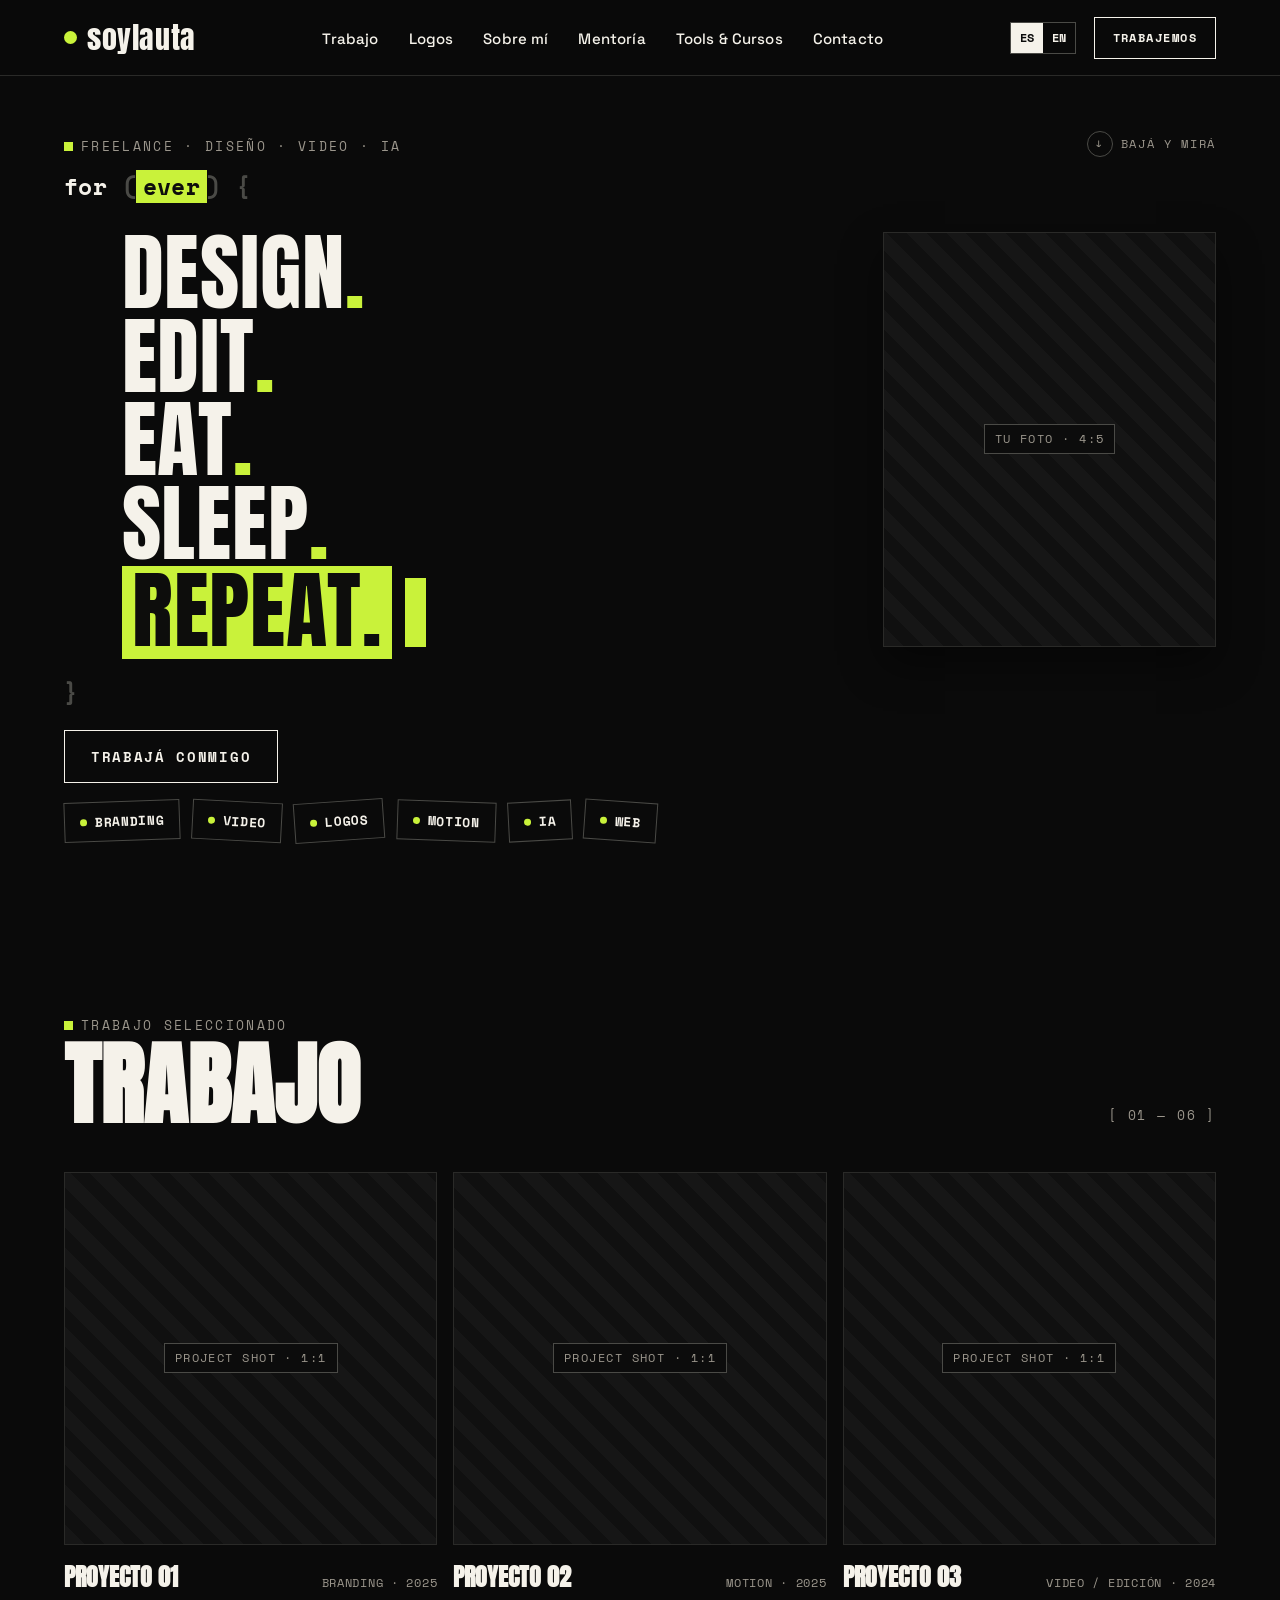
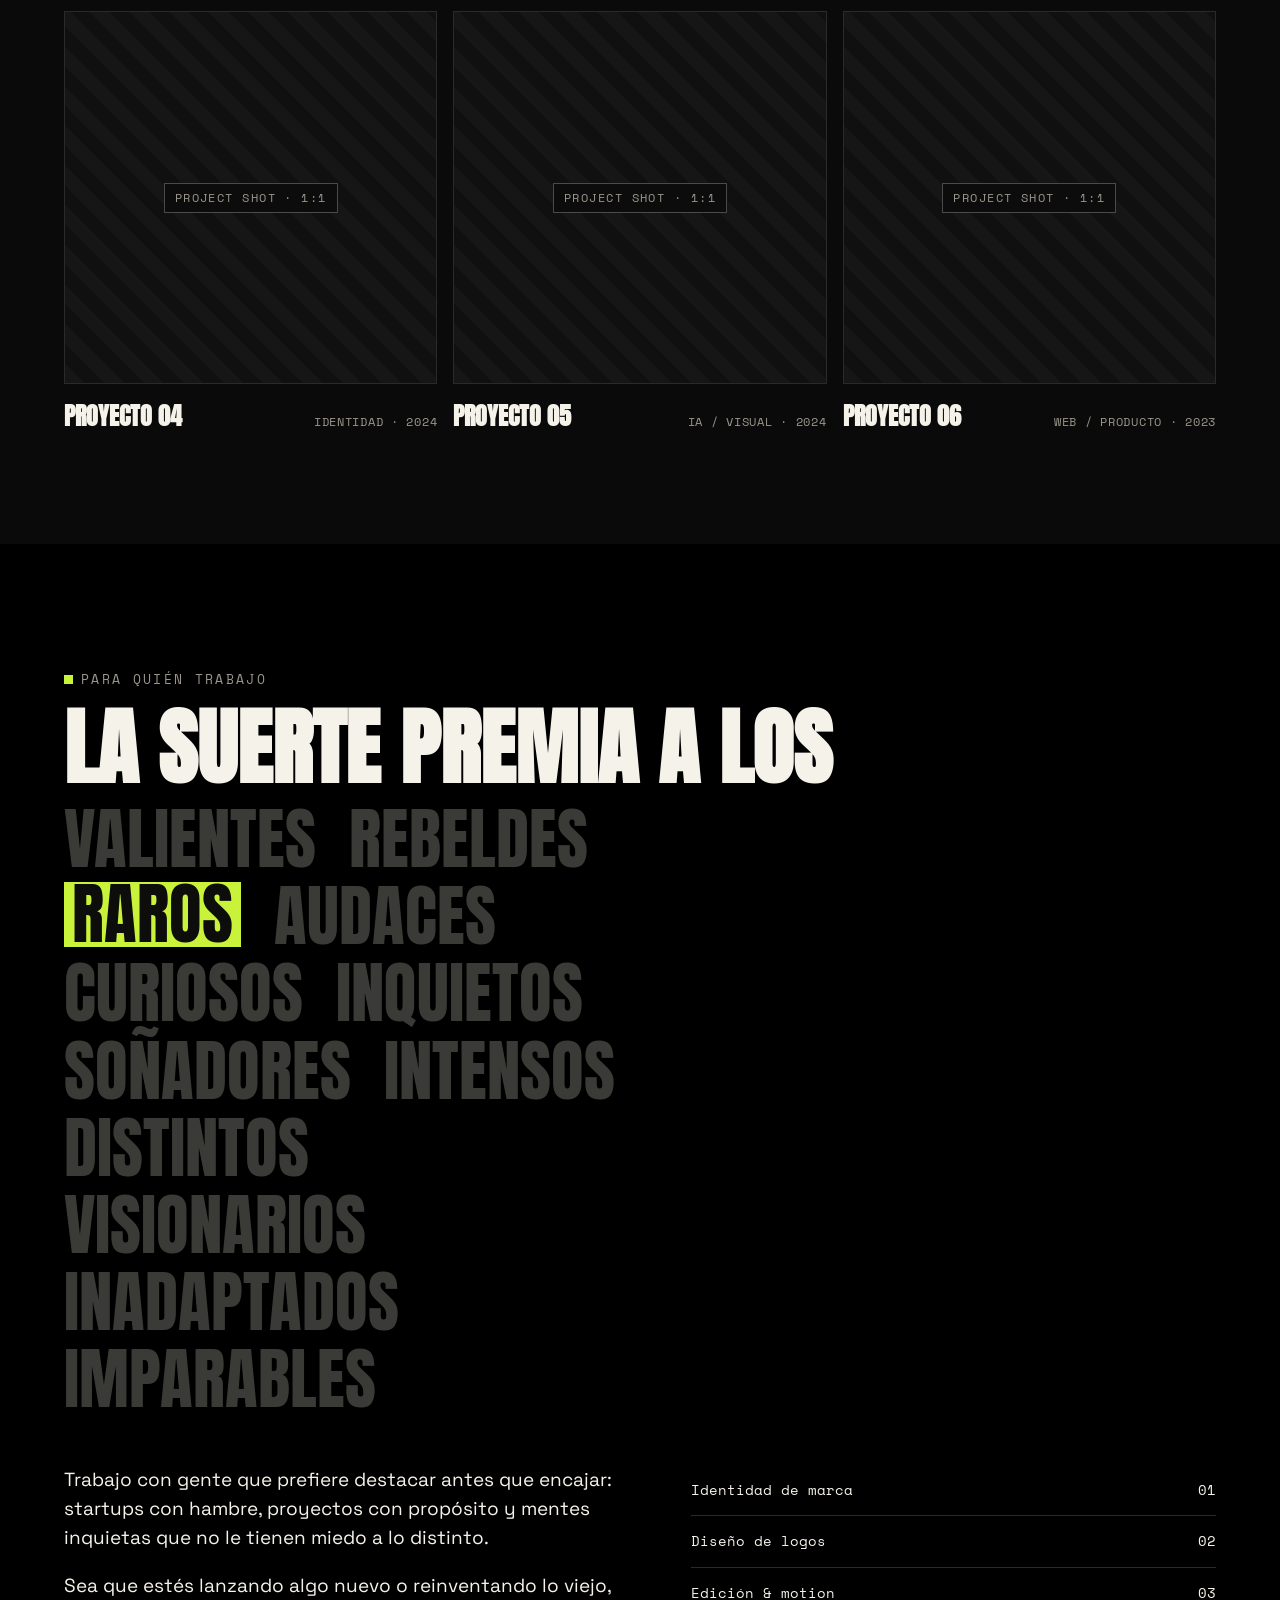
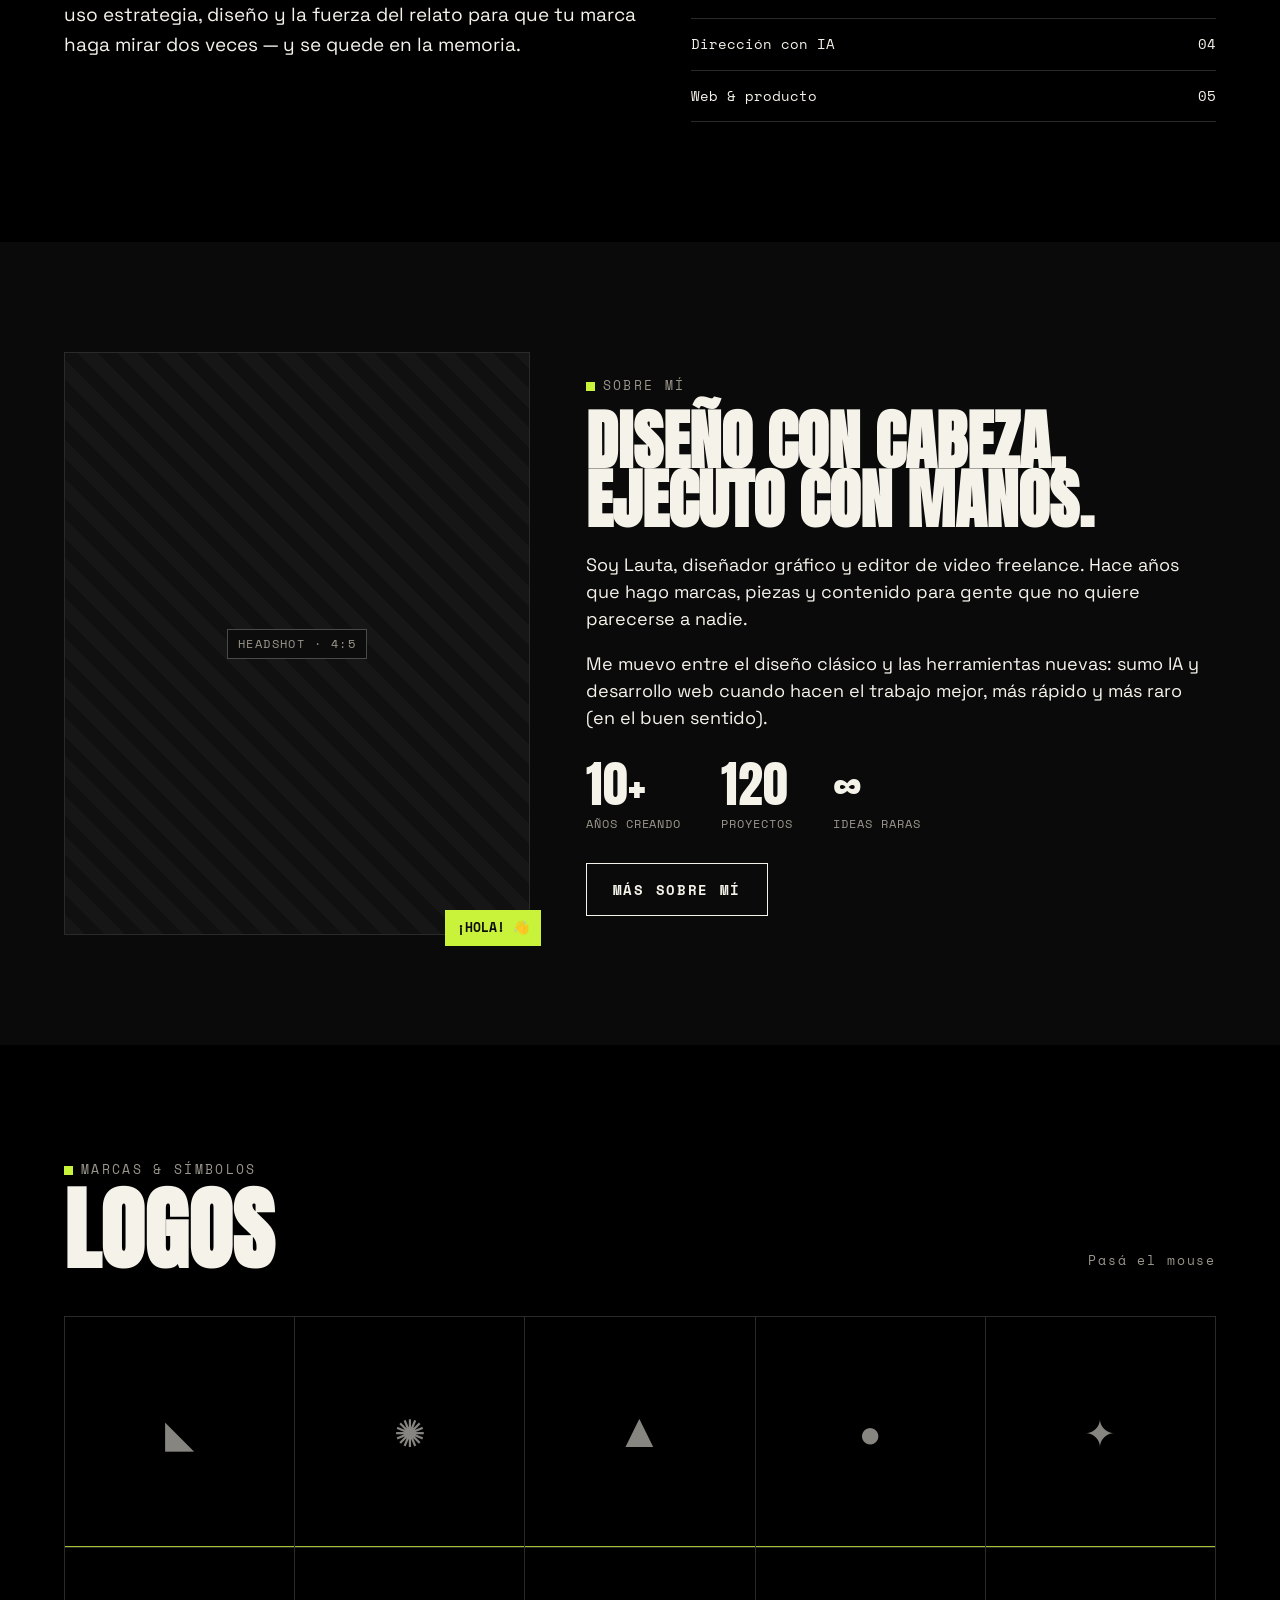
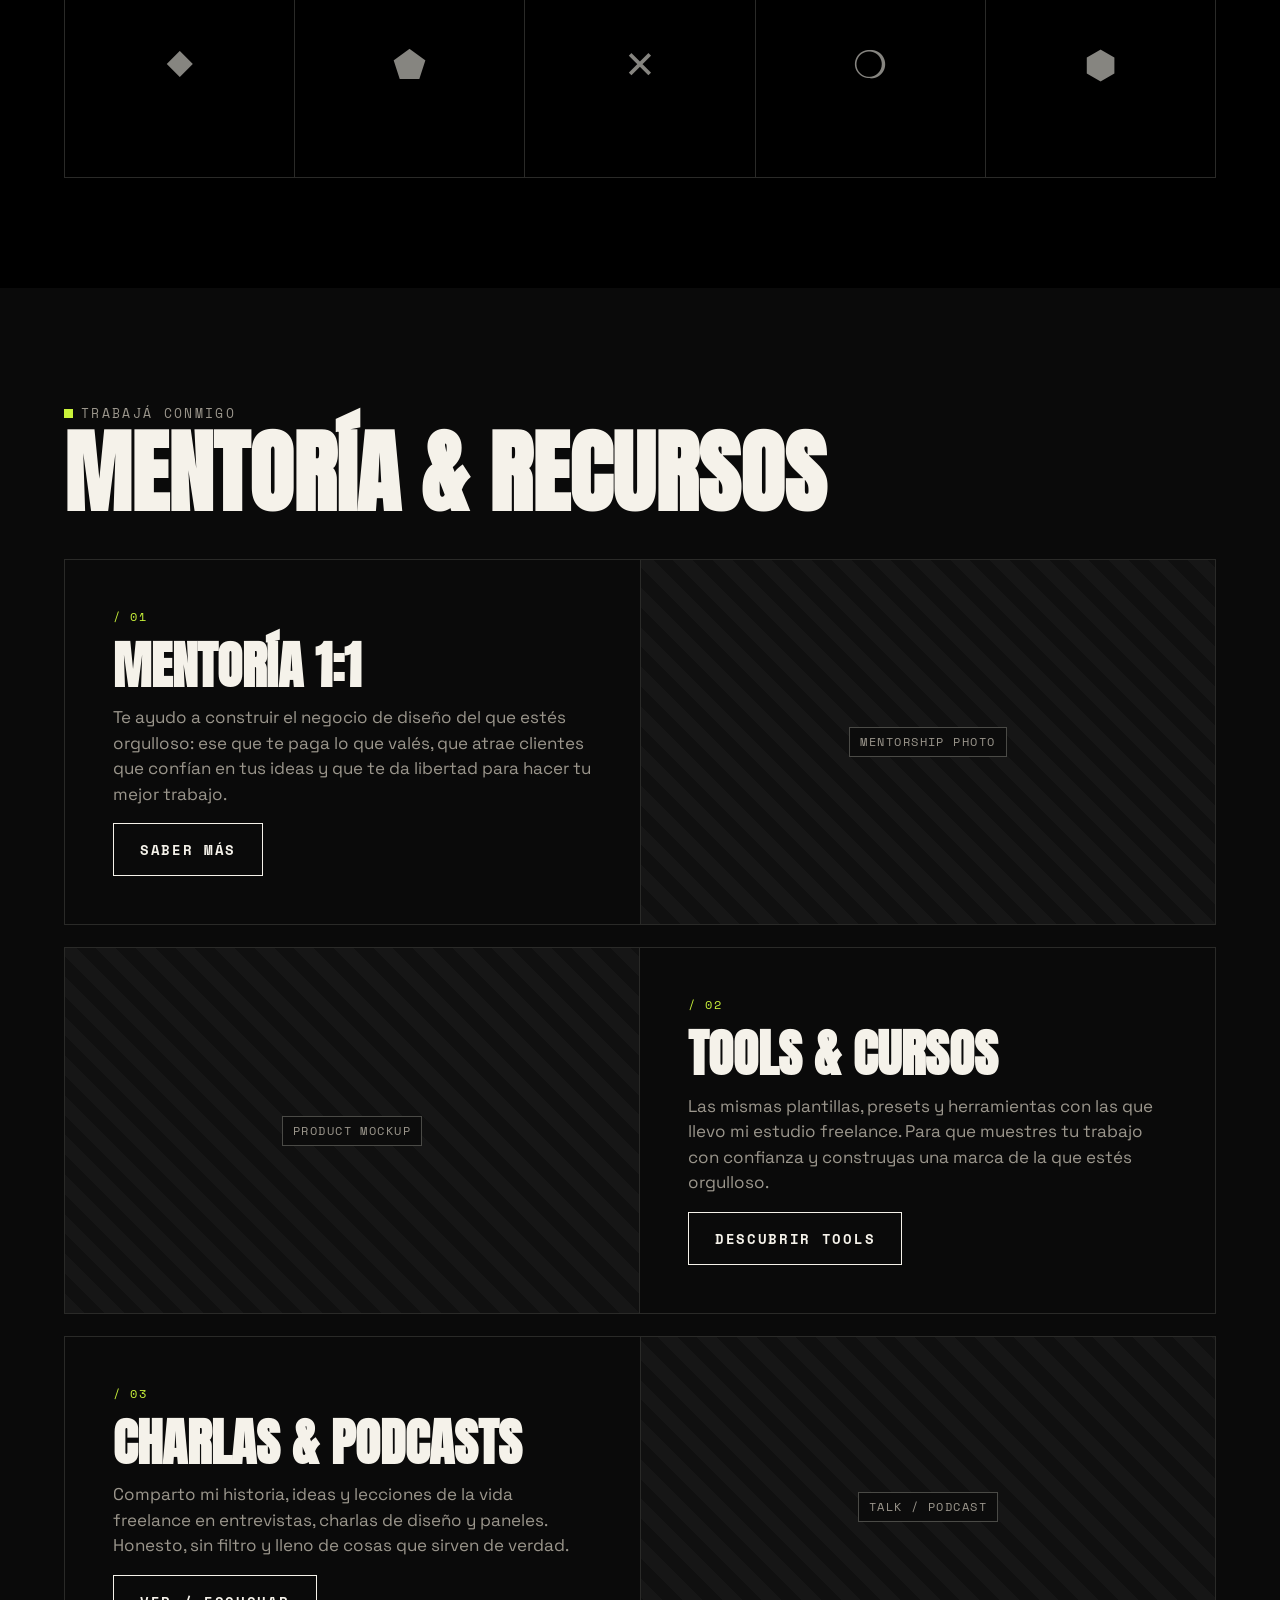
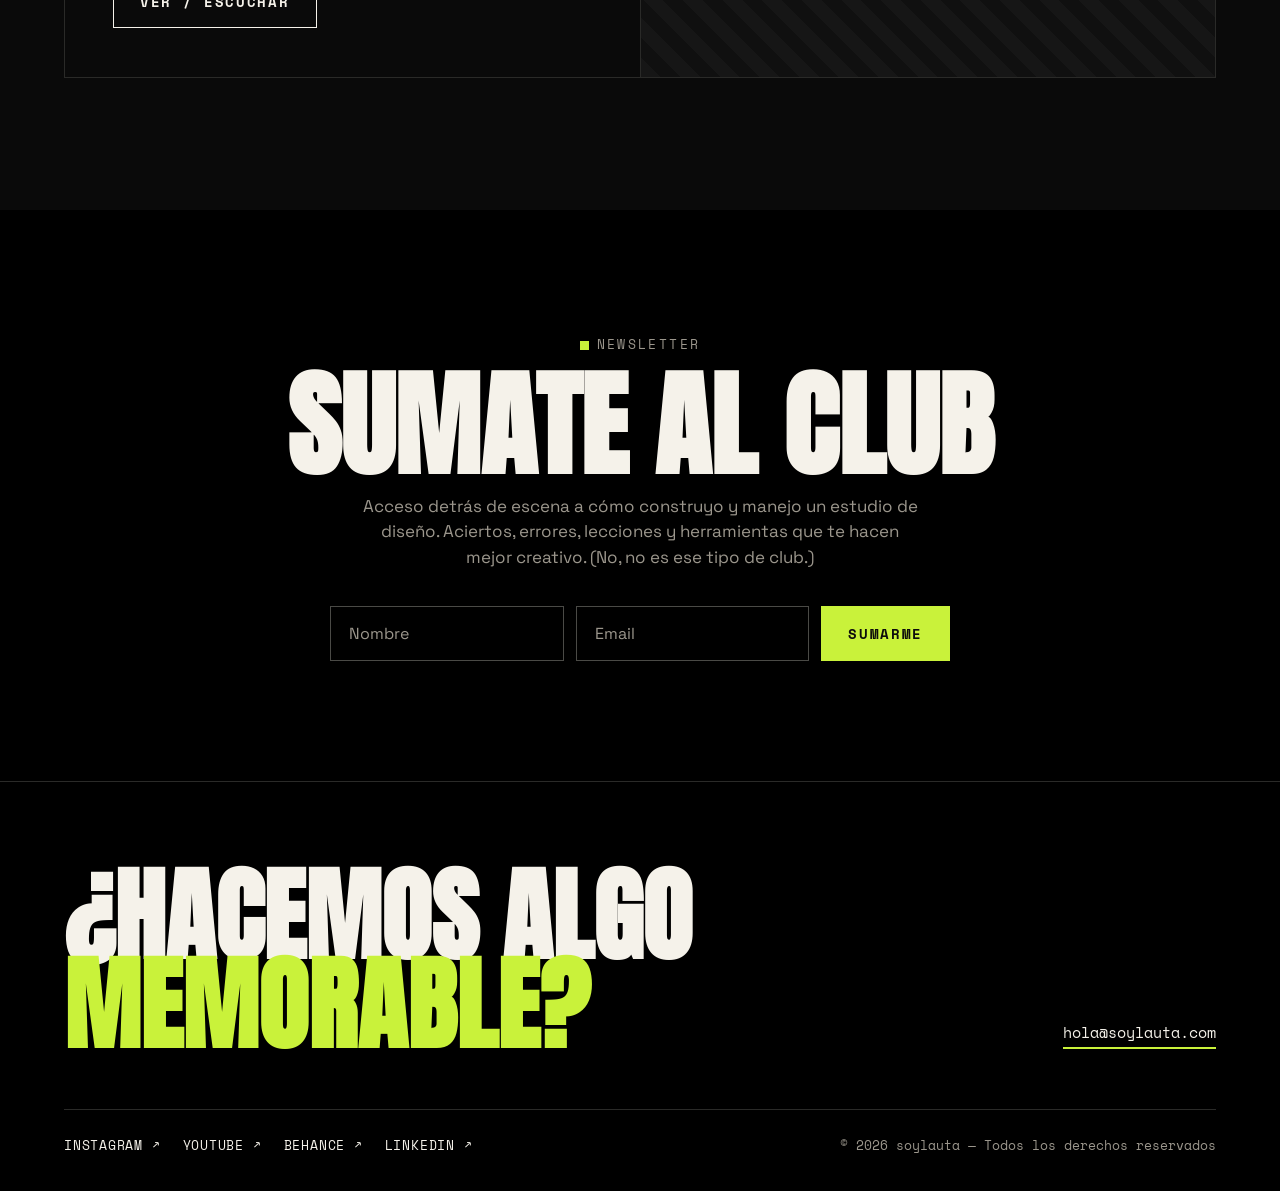
==== soylauta.html @ 2668c6bb "soylauta web base" ====
<!DOCTYPE html>
<html lang="es">
<head>
<meta charset="UTF-8">
<meta name="viewport" content="width=device-width, initial-scale=1">
<title>soylauta — diseño, video & marcas</title>
<link rel="preconnect" href="https://fonts.googleapis.com">
<link rel="preconnect" href="https://fonts.gstatic.com" crossorigin>
<link href="https://fonts.googleapis.com/css2?family=Anton&family=Pirata+One&family=Space+Grotesk:wght@400;500;600;700&family=Space+Mono:wght@400;700&display=swap" rel="stylesheet">
<link rel="stylesheet" href="styles.css">
</head>
<body>

<!-- ===================== NAV ===================== -->
<header class="nav">
  <div class="nav-inner">
    <a href="#top" class="brand" aria-label="soylauta home">
      <span class="dot"></span>soylauta
    </a>
    <nav>
      <ul class="nav-links">
        <li><a href="#work" data-es="Trabajo" data-en="Work">Trabajo</a></li>
        <li><a href="#logos" data-es="Logos" data-en="Logos">Logos</a></li>
        <li><a href="#about" data-es="Sobre mí" data-en="About">Sobre mí</a></li>
        <li><a href="#mentorship" data-es="Mentoría" data-en="Mentorship">Mentoría</a></li>
        <li><a href="#tools" data-es="Tools & Cursos" data-en="Tools & Courses">Tools & Cursos</a></li>
        <li><a href="#contact" data-es="Contacto" data-en="Contact">Contacto</a></li>
      </ul>
    </nav>
    <div class="nav-right">
      <div class="lang" role="group" aria-label="language">
        <button data-lang="es" class="active">ES</button>
        <button data-lang="en">EN</button>
      </div>
      <a href="#contact" class="btn nav-cta" data-es="Trabajemos" data-en="Work with me">Trabajemos</a>
      <button class="burger" aria-label="menu"><span></span><span></span><span></span></button>
    </div>
  </div>
</header>

<div class="drawer" id="drawer">
  <a href="#work" data-es="Trabajo" data-en="Work">Trabajo</a>
  <a href="#logos" data-es="Logos" data-en="Logos">Logos</a>
  <a href="#about" data-es="Sobre mí" data-en="About">Sobre mí</a>
  <a href="#mentorship" data-es="Mentoría" data-en="Mentorship">Mentoría</a>
  <a href="#tools" data-es="Tools & Cursos" data-en="Tools & Courses">Tools & Cursos</a>
  <a href="#contact" data-es="Contacto" data-en="Contact">Contacto</a>
</div>

<main id="top">

<!-- ===================== HERO ===================== -->
<section class="hero">
  <div class="wrap">
    <div class="hero-top">
      <span class="kicker" data-es="Freelance · Diseño · Video · IA" data-en="Freelance · Design · Video · AI">Freelance · Diseño · Video · IA</span>
      <span class="scroll-hint">
        <span class="ball">↓</span>
        <span data-es="Bajá y mirá" data-en="Scroll down">Bajá y mirá</span>
      </span>
    </div>

    <div class="hero-main">
      <h1 class="code-hero" aria-label="for ever: design, edit, eat, sleep, repeat">
        <span class="code-line"><span class="kw">for</span> <span class="punc">(</span><span class="var">ever</span><span class="punc">)</span> <span class="brace">{</span></span>
        <span class="big">Design<span class="dot">.</span></span>
        <span class="big">Edit<span class="dot">.</span></span>
        <span class="big">Eat<span class="dot">.</span></span>
        <span class="big">Sleep<span class="dot">.</span></span>
        <span class="big repeat"><span class="box-hl">Repeat.</span><span class="caret"></span></span>
        <span class="code-line"><span class="brace">}</span></span>
      </h1>
      <div class="hero-art">
        <div class="ph"><span class="ph-label">tu foto · 4:5</span></div>
      </div>
    </div>

    <div class="hero-cta-row">
      <a href="#contact" class="btn" data-es="Trabajá conmigo" data-en="Work with me">Work with me <span class="arr">→</span></a>
    </div>

    <div class="stickers">
      <div class="sticker-rail" id="stickerRail">
        <button class="sticker" data-target="#work"><span class="pin"></span>BRANDING</button>
        <button class="sticker" data-target="#work"><span class="pin"></span>VIDEO</button>
        <button class="sticker" data-target="#logos"><span class="pin"></span>LOGOS</button>
        <button class="sticker" data-target="#work"><span class="pin"></span>MOTION</button>
        <button class="sticker" data-target="#tools"><span class="pin"></span>IA</button>
        <button class="sticker" data-target="#tools"><span class="pin"></span>WEB</button>
      </div>
    </div>
  </div>
</section>

<!-- ===================== WORK ===================== -->
<section class="block" id="work">
  <div class="wrap">
    <div class="section-head reveal">
      <div>
        <span class="kicker" data-es="Trabajo seleccionado" data-en="Selected work">Trabajo seleccionado</span>
        <h2>Trabajo</h2>
      </div>
      <span class="idx">[ 01 — 06 ]</span>
    </div>

    <div class="work-grid">
      <article class="work-card reveal" data-name="Proyecto 01">
        <div class="thumb"><div class="ph"><span class="ph-label">project shot · 1:1</span></div><span class="badge" data-es="Ver caso" data-en="View case">Ver caso ↗</span></div>
        <div class="work-meta"><h3>Proyecto 01</h3><span class="cat">Branding · 2025</span></div>
      </article>
      <article class="work-card reveal" data-name="Proyecto 02">
        <div class="thumb"><div class="ph"><span class="ph-label">project shot · 1:1</span></div><span class="badge" data-es="Ver caso" data-en="View case">Ver caso ↗</span></div>
        <div class="work-meta"><h3>Proyecto 02</h3><span class="cat">Motion · 2025</span></div>
      </article>
      <article class="work-card reveal" data-name="Proyecto 03">
        <div class="thumb"><div class="ph"><span class="ph-label">project shot · 1:1</span></div><span class="badge" data-es="Ver caso" data-en="View case">Ver caso ↗</span></div>
        <div class="work-meta"><h3>Proyecto 03</h3><span class="cat">Video / Edición · 2024</span></div>
      </article>
      <article class="work-card reveal" data-name="Proyecto 04">
        <div class="thumb"><div class="ph"><span class="ph-label">project shot · 1:1</span></div><span class="badge" data-es="Ver caso" data-en="View case">Ver caso ↗</span></div>
        <div class="work-meta"><h3>Proyecto 04</h3><span class="cat">Identidad · 2024</span></div>
      </article>
      <article class="work-card reveal" data-name="Proyecto 05">
        <div class="thumb"><div class="ph"><span class="ph-label">project shot · 1:1</span></div><span class="badge" data-es="Ver caso" data-en="View case">Ver caso ↗</span></div>
        <div class="work-meta"><h3>Proyecto 05</h3><span class="cat">IA / Visual · 2024</span></div>
      </article>
      <article class="work-card reveal" data-name="Proyecto 06">
        <div class="thumb"><div class="ph"><span class="ph-label">project shot · 1:1</span></div><span class="badge" data-es="Ver caso" data-en="View case">Ver caso ↗</span></div>
        <div class="work-meta"><h3>Proyecto 06</h3><span class="cat">Web / Producto · 2023</span></div>
      </article>
    </div>
  </div>
</section>

<!-- ===================== MANIFESTO ===================== -->
<section class="manifesto inverted" id="manifesto">
  <div class="wrap">
    <span class="kicker reveal" data-es="Para quién trabajo" data-en="Who I work with">Para quién trabajo</span>
    <h2 class="lead reveal" style="margin-top:18px">
      <span data-es="LA SUERTE PREMIA A LOS" data-en="FORTUNE FAVOURS THE">LA SUERTE PREMIA A LOS</span>
    </h2>
    <div class="adjectives reveal" id="adjectives" aria-hidden="true"></div>

    <div class="manifesto-body">
      <div class="reveal">
        <p data-es="Trabajo con gente que prefiere destacar antes que encajar: startups con hambre, proyectos con propósito y mentes inquietas que no le tienen miedo a lo distinto."
           data-en="I work with people who'd rather stand out than fit in: hungry startups, purpose-driven projects, and restless minds who aren't afraid of different.">Trabajo con gente que prefiere destacar antes que encajar: startups con hambre, proyectos con propósito y mentes inquietas que no le tienen miedo a lo distinto.</p>
        <p data-es="Sea que estés lanzando algo nuevo o reinventando lo viejo, uso estrategia, diseño y la fuerza del relato para que tu marca haga mirar dos veces — y se quede en la memoria."
           data-en="Whether you're launching something new or rethinking the old, I use strategy, design and the power of story to make your brand worth a second look — and impossible to forget.">Sea que estés lanzando algo nuevo o reinventando lo viejo, uso estrategia, diseño y la fuerza del relato para que tu marca haga mirar dos veces — y se quede en la memoria.</p>
      </div>
      <div class="col-r reveal">
        <div class="row"><span data-es="Identidad de marca" data-en="Brand identity">Identidad de marca</span><span>01</span></div>
        <div class="row"><span data-es="Diseño de logos" data-en="Logo design">Diseño de logos</span><span>02</span></div>
        <div class="row"><span data-es="Edición & motion" data-en="Editing & motion">Edición & motion</span><span>03</span></div>
        <div class="row"><span data-es="Dirección con IA" data-en="AI direction">Dirección con IA</span><span>04</span></div>
        <div class="row"><span data-es="Web & producto" data-en="Web & product">Web & producto</span><span>05</span></div>
      </div>
    </div>
  </div>
</section>

<!-- ===================== ABOUT ===================== -->
<section class="block" id="about">
  <div class="wrap">
    <div class="about-grid">
      <div class="about-photo reveal">
        <div class="ph" style="position:absolute;inset:0"><span class="ph-label">headshot · 4:5</span></div>
        <span class="tag-corner">¡HOLA! 👋</span>
      </div>
      <div class="about-text reveal">
        <span class="kicker" data-es="Sobre mí" data-en="About me">Sobre mí</span>
        <h2 data-es="Diseño con cabeza, ejecuto con manos." data-en="I think it through, then I build it.">Diseño con cabeza, ejecuto con manos.</h2>
        <p data-es="Soy Lauta, diseñador gráfico y editor de video freelance. Hace años que hago marcas, piezas y contenido para gente que no quiere parecerse a nadie."
           data-en="I'm Lauta, a freelance graphic designer and video editor. For years I've built brands, pieces and content for people who refuse to look like everyone else.">Soy Lauta, diseñador gráfico y editor de video freelance. Hace años que hago marcas, piezas y contenido para gente que no quiere parecerse a nadie.</p>
        <p data-es="Me muevo entre el diseño clásico y las herramientas nuevas: sumo IA y desarrollo web cuando hacen el trabajo mejor, más rápido y más raro (en el buen sentido)."
           data-en="I move between classic design and new tools: I bring in AI and web dev when they make the work better, faster and weirder (in the good way).">Me muevo entre el diseño clásico y las herramientas nuevas: sumo IA y desarrollo web cuando hacen el trabajo mejor, más rápido y más raro (en el buen sentido).</p>
        <div class="about-stats">
          <div class="stat"><div class="n">10+</div><div class="l" data-es="Años creando" data-en="Years creating">Años creando</div></div>
          <div class="stat"><div class="n">120</div><div class="l" data-es="Proyectos" data-en="Projects">Proyectos</div></div>
          <div class="stat"><div class="n">∞</div><div class="l" data-es="Ideas raras" data-en="Weird ideas">Ideas raras</div></div>
        </div>
        <a href="#contact" class="btn" data-es="Más sobre mí" data-en="More about me">Más sobre mí <span class="arr">→</span></a>
      </div>
    </div>
  </div>
</section>

<!-- ===================== LOGOS ===================== -->
<section class="block inverted" id="logos">
  <div class="wrap">
    <div class="section-head reveal">
      <div>
        <span class="kicker" data-es="Marcas & símbolos" data-en="Marks & symbols">Marcas & símbolos</span>
        <h2>Logos</h2>
      </div>
      <span class="idx" data-es="Pasá el mouse" data-en="Hover me">Pasá el mouse</span>
    </div>
    <div class="logo-grid reveal">
      <div class="logo-cell" data-name="Mark 01"><span class="mk">◣</span></div>
      <div class="logo-cell" data-name="Mark 02"><span class="mk">✺</span></div>
      <div class="logo-cell" data-name="Mark 03"><span class="mk">▲</span></div>
      <div class="logo-cell" data-name="Mark 04"><span class="mk">●</span></div>
      <div class="logo-cell" data-name="Mark 05"><span class="mk">✦</span></div>
      <div class="logo-cell" data-name="Mark 06"><span class="mk">◆</span></div>
      <div class="logo-cell" data-name="Mark 07"><span class="mk">⬟</span></div>
      <div class="logo-cell" data-name="Mark 08"><span class="mk">✕</span></div>
      <div class="logo-cell" data-name="Mark 09"><span class="mk">❍</span></div>
      <div class="logo-cell" data-name="Mark 10"><span class="mk">⬢</span></div>
    </div>
  </div>
</section>

<!-- ===================== TOOLS / TALKS ===================== -->
<section class="block" id="tools">
  <div class="wrap">
    <div class="section-head reveal">
      <div>
        <span class="kicker" data-es="Trabajá conmigo" data-en="Work with me">Trabajá conmigo</span>
        <h2 data-es="Mentoría & recursos" data-en="Mentorship & resources">Mentoría & recursos</h2>
      </div>
    </div>

    <div class="feature reveal" id="mentorship">
      <div class="f-media"><div class="ph" style="position:absolute;inset:0"><span class="ph-label">mentorship photo</span></div></div>
      <div class="f-body">
        <span class="f-num">/ 01</span>
        <h3 data-es="Mentoría 1:1" data-en="1:1 Mentorship">Mentoría 1:1</h3>
        <p data-es="Te ayudo a construir el negocio de diseño del que estés orgulloso: ese que te paga lo que valés, que atrae clientes que confían en tus ideas y que te da libertad para hacer tu mejor trabajo."
           data-en="I help you build the design business you're proud of: the one that pays what you're worth, attracts clients who trust your ideas, and gives you freedom to do your best work.">Te ayudo a construir el negocio de diseño del que estés orgulloso: ese que te paga lo que valés, que atrae clientes que confían en tus ideas y que te da libertad para hacer tu mejor trabajo.</p>
        <div><a href="#contact" class="btn" data-es="Saber más" data-en="Learn more">Saber más <span class="arr">→</span></a></div>
      </div>
    </div>

    <div class="feature reveal">
      <div class="f-media"><div class="ph" style="position:absolute;inset:0"><span class="ph-label">product mockup</span></div></div>
      <div class="f-body">
        <span class="f-num">/ 02</span>
        <h3 data-es="Tools & Cursos" data-en="Tools & Courses">Tools & Cursos</h3>
        <p data-es="Las mismas plantillas, presets y herramientas con las que llevo mi estudio freelance. Para que muestres tu trabajo con confianza y construyas una marca de la que estés orgulloso."
           data-en="The same templates, presets and tools I use to run my freelance studio. So you can show your work with confidence and build a brand you're proud of.">Las mismas plantillas, presets y herramientas con las que llevo mi estudio freelance. Para que muestres tu trabajo con confianza y construyas una marca de la que estés orgulloso.</p>
        <div><a href="#contact" class="btn" data-es="Descubrir tools" data-en="Discover tools">Descubrir tools <span class="arr">→</span></a></div>
      </div>
    </div>

    <div class="feature reveal" id="talks">
      <div class="f-media"><div class="ph" style="position:absolute;inset:0"><span class="ph-label">talk / podcast</span></div></div>
      <div class="f-body">
        <span class="f-num">/ 03</span>
        <h3 data-es="Charlas & Podcasts" data-en="Talks & Podcasts">Charlas & Podcasts</h3>
        <p data-es="Comparto mi historia, ideas y lecciones de la vida freelance en entrevistas, charlas de diseño y paneles. Honesto, sin filtro y lleno de cosas que sirven de verdad."
           data-en="I share my story, ideas and lessons from freelance life in interviews, design talks and panels. Honest, unfiltered and full of stuff that actually helps.">Comparto mi historia, ideas y lecciones de la vida freelance en entrevistas, charlas de diseño y paneles. Honesto, sin filtro y lleno de cosas que sirven de verdad.</p>
        <div><a href="#contact" class="btn" data-es="Ver / escuchar" data-en="Watch / listen">Ver / escuchar <span class="arr">→</span></a></div>
      </div>
    </div>
  </div>
</section>

<!-- ===================== NEWSLETTER ===================== -->
<section class="club inverted" id="club">
  <div class="wrap">
    <span class="kicker reveal" style="justify-content:center" data-es="Newsletter" data-en="Newsletter">Newsletter</span>
    <h2 class="reveal" style="margin-top:18px" data-es="Sumate al club" data-en="Join the club">Sumate al club</h2>
    <p class="sub reveal" data-es="Acceso detrás de escena a cómo construyo y manejo un estudio de diseño. Aciertos, errores, lecciones y herramientas que te hacen mejor creativo. (No, no es ese tipo de club.)"
       data-en="Behind-the-scenes access to how I build and run a design studio. Wins, fails, lessons and tools that make you a better creative. (No, not that kind of club.)">Acceso detrás de escena a cómo construyo y manejo un estudio de diseño. Aciertos, errores, lecciones y herramientas que te hacen mejor creativo. (No, no es ese tipo de club.)</p>
    <form class="club-form reveal" id="clubForm" novalidate>
      <input type="text" name="name" required data-ph-es="Nombre" data-ph-en="First name" placeholder="Nombre">
      <input type="email" name="email" required data-ph-es="Email" data-ph-en="Email" placeholder="Email">
      <button type="submit" class="btn btn--accent" data-es="Sumarme" data-en="Sign me up">Sumarme <span class="arr">→</span></button>
    </form>
    <div class="club-success" data-es="¡Estás dentro! 🎉" data-en="You're in! 🎉">¡Estás dentro! 🎉</div>
  </div>
</section>

</main>

<!-- ===================== FOOTER ===================== -->
<footer class="site" id="contact">
  <div class="wrap">
    <div class="foot-cta">
      <h2><span data-es="¿Hacemos algo" data-en="Let's make something">¿Hacemos algo</span><br><span class="hl" data-es="memorable?" data-en="memorable?">memorable?</span></h2>
      <a href="mailto:hola@soylauta.com" class="mail">hola@soylauta.com</a>
    </div>
    <div class="foot-grid">
      <div class="socials">
        <a href="#" target="_blank" rel="noopener">Instagram ↗</a>
        <a href="#" target="_blank" rel="noopener">YouTube ↗</a>
        <a href="#" target="_blank" rel="noopener">Behance ↗</a>
        <a href="#" target="_blank" rel="noopener">LinkedIn ↗</a>
      </div>
      <div class="copy">© 2026 soylauta — <span data-es="Todos los derechos reservados" data-en="All rights reserved">Todos los derechos reservados</span></div>
    </div>
  </div>
</footer>

<!-- ===================== MODAL ===================== -->
<div class="modal" id="modal" aria-hidden="true">
  <div class="modal-bg" data-close></div>
  <div class="modal-card" role="dialog" aria-modal="true">
    <button class="modal-close" data-close aria-label="cerrar">✕</button>
    <span class="pill" id="modalPill">Proyecto</span>
    <h3 data-es="Caso en camino" data-en="Case study coming">Caso en camino</h3>
    <p data-es="Estoy preparando este caso de estudio. Mientras tanto, escribime y te muestro el detrás de escena."
       data-en="I'm putting this case study together. In the meantime, drop me a line and I'll show you behind the scenes.">Estoy preparando este caso de estudio. Mientras tanto, escribime y te muestro el detrás de escena.</p>
    <a href="#contact" class="btn btn--accent" data-close data-es="Escribime" data-en="Get in touch">Escribime <span class="arr">→</span></a>
  </div>
</div>

<script src="app.js"></script>
</body>
</html>
---- styles.css ----
/* ============================================================
   soylauta — bold personal brand site (DARK / reference look)
   Type: Anton (display) · Pirata One (blackletter accent)
         Space Grotesk (text) · Space Mono (labels/buttons)
   Palette: black + warm white + one acid-lime accent
   ============================================================ */

:root {
  --bg: #0a0a0a;
  --bg-2: #000000;
  --panel: #141414;          /* placeholder / subtle panels */
  --fg: #f5f2ea;             /* warm white */
  --muted: #9b968c;          /* muted gray text */
  --accent: #c9f23a;         /* acid lime — overridable via Tweaks */
  --accent-ink: #0a0a0a;
  --line: #2a2a28;           /* hairlines */
  --line-strong: #4a4a46;
  --maxw: 1600px;
  --nav-h: 76px;
  --font-display: 'Anton', 'Arial Narrow', sans-serif;
  --font-black: 'Pirata One', 'Anton', serif;
  --font-text: 'Space Grotesk', system-ui, sans-serif;
  --font-mono: 'Space Mono', ui-monospace, monospace;
}

* { box-sizing: border-box; }
html { scroll-behavior: smooth; }

body {
  margin: 0;
  background: var(--bg);
  color: var(--fg);
  font-family: var(--font-text);
  font-size: 18px;
  line-height: 1.5;
  -webkit-font-smoothing: antialiased;
  overflow-x: hidden;
}

img { display: block; max-width: 100%; }
a { color: inherit; text-decoration: none; }
::selection { background: var(--accent); color: var(--accent-ink); }

.wrap { width: 100%; max-width: var(--maxw); margin: 0 auto; padding: 0 clamp(40px, 5vw, 80px); }

/* ---------- utility type ---------- */
.kicker {
  font-family: var(--font-mono);
  font-size: 13px;
  letter-spacing: 0.18em;
  text-transform: uppercase;
  color: var(--muted);
  display: inline-flex;
  align-items: center;
  gap: 8px;
}
.kicker::before {
  content: "";
  width: 9px; height: 9px;
  background: var(--accent);
  display: inline-block;
}

.gothic { font-family: var(--font-black); text-transform: none; font-weight: 400; letter-spacing: 0; }
.hl { color: var(--accent); }
.box-hl {
  background: var(--accent);
  color: var(--accent-ink);
  padding: 0 0.12em;
  box-decoration-break: clone;
  -webkit-box-decoration-break: clone;
}

/* ---------- buttons (outline / monospace like reference) ---------- */
.btn {
  font-family: var(--font-mono);
  font-weight: 700;
  font-size: 14px;
  letter-spacing: 0.12em;
  text-transform: uppercase;
  display: inline-flex;
  align-items: center;
  gap: 10px;
  padding: 15px 26px;
  background: transparent;
  color: var(--fg);
  border: 1.5px solid var(--fg);
  cursor: pointer;
  transition: background .18s ease, color .18s ease, border-color .18s ease, transform .18s ease;
  white-space: nowrap;
}
.btn .arr { transition: transform .2s ease; }
.btn:hover { background: var(--accent); color: var(--accent-ink); border-color: var(--accent); }
.btn:hover .arr { transform: translateX(5px); }
.btn--accent { background: var(--accent); color: var(--accent-ink); border-color: var(--accent); }
.btn--accent:hover { background: var(--fg); color: var(--bg); border-color: var(--fg); }

/* ============================================================
   NAV
   ============================================================ */
header.nav {
  position: fixed;
  top: 0; left: 0; right: 0;
  height: var(--nav-h);
  z-index: 100;
  background: color-mix(in srgb, var(--bg) 82%, transparent);
  backdrop-filter: blur(12px);
  border-bottom: 1px solid var(--line);
}
.nav-inner {
  max-width: var(--maxw);
  margin: 0 auto;
  height: 100%;
  padding: 0 clamp(40px, 5vw, 80px);
  display: flex;
  align-items: center;
  justify-content: space-between;
  gap: 20px;
}
.brand {
  font-family: var(--font-display);
  font-size: 30px;
  letter-spacing: 0.02em;
  text-transform: lowercase;
  display: flex;
  align-items: center;
  gap: 10px;
}
.brand .dot {
  width: 13px; height: 13px;
  background: var(--accent);
  border-radius: 50%;
  display: inline-block;
}
.nav-links {
  display: flex;
  align-items: center;
  gap: 30px;
  list-style: none;
  margin: 0; padding: 0;
}
.nav-links a {
  font-weight: 500;
  font-size: 15px;
  letter-spacing: 0.01em;
  position: relative;
  padding: 4px 0;
  color: var(--fg);
}
.nav-links a::after {
  content: "";
  position: absolute; left: 0; bottom: 0;
  width: 0; height: 2px; background: var(--accent);
  transition: width .2s ease;
}
.nav-links a:hover::after { width: 100%; }

.nav-right { display: flex; align-items: center; gap: 18px; }
.lang {
  display: inline-flex;
  border: 1.5px solid var(--line-strong);
  font-family: var(--font-mono);
  font-size: 12px;
  font-weight: 700;
  overflow: hidden;
}
.lang button {
  background: transparent;
  border: none;
  padding: 6px 9px;
  cursor: pointer;
  font: inherit;
  color: var(--fg);
}
.lang button.active { background: var(--fg); color: var(--bg); }

.nav-cta { font-size: 12px; padding: 11px 18px; }

.burger {
  display: none;
  width: 44px; height: 44px;
  border: 1.5px solid var(--line-strong);
  background: transparent;
  cursor: pointer;
  flex-direction: column;
  align-items: center;
  justify-content: center;
  gap: 5px;
}
.burger span { width: 20px; height: 2px; background: var(--fg); transition: .25s; }
.burger.open span:nth-child(1) { transform: translateY(7px) rotate(45deg); }
.burger.open span:nth-child(2) { opacity: 0; }
.burger.open span:nth-child(3) { transform: translateY(-7px) rotate(-45deg); }

.drawer {
  position: fixed;
  inset: var(--nav-h) 0 0 0;
  background: var(--bg);
  z-index: 99;
  transform: translateY(-100%);
  transition: transform .35s cubic-bezier(.5,0,.2,1);
  display: flex;
  flex-direction: column;
  padding: 40px;
  gap: 4px;
}
.drawer.open { transform: translateY(0); }
.drawer a {
  font-family: var(--font-display);
  font-size: clamp(34px, 9vw, 58px);
  text-transform: uppercase;
  padding: 8px 0;
  border-bottom: 1px solid var(--line);
}
.drawer a:hover { color: var(--accent); }

/* ============================================================
   HERO
   ============================================================ */
.hero {
  min-height: 100vh;
  box-sizing: border-box;
  padding: calc(var(--nav-h) + 22px) 0 26px;
  display: flex;
  flex-direction: column;
  justify-content: center;
  position: relative;
}
.hero-top {
  display: flex;
  justify-content: space-between;
  align-items: flex-end;
  gap: 24px;
  margin-bottom: 14px;
  flex-wrap: wrap;
}
.hero-sub { max-width: 440px; font-size: 16px; line-height: 1.5; color: var(--muted); }
.hero-sub .tags { font-family: var(--font-mono); font-size: 13px; letter-spacing: .04em; margin-top: 14px; color: var(--line-strong); display: block; }
.hero-cta-row { display: flex; align-items: center; gap: 22px; margin-top: 22px; flex-wrap: wrap; }
.scroll-hint {
  font-family: var(--font-mono); font-size: 12px; letter-spacing: .14em; text-transform: uppercase;
  display: flex; align-items: center; gap: 8px; color: var(--muted);
}
.scroll-hint .ball {
  width: 26px; height: 26px; border: 1.5px solid var(--line-strong);
  border-radius: 50%; display: grid; place-items: center;
  animation: bob 1.6s ease-in-out infinite;
}
@keyframes bob { 0%,100%{transform:translateY(0)} 50%{transform:translateY(4px)} }

/* hero main row: heading + pixel banana */
.hero-main {
  display: flex;
  align-items: center;
  justify-content: space-between;
  gap: clamp(24px, 5vw, 80px);
}
.hero-main .code-hero { flex: 1 1 auto; min-width: 0; }
.hero-art { flex: 0 0 auto; width: clamp(220px, 26vw, 380px); }
.hero-art .ph {
  aspect-ratio: 4 / 5;
  border: 1px solid var(--line);
  box-shadow: 0 18px 40px rgba(0,0,0,.45);
}

/* code-hero */
.code-hero { margin: 0; }
.code-hero .code-line {
  display: block;
  font-family: var(--font-mono);
  font-weight: 700;
  font-size: clamp(14px, min(2.7vw, 2.5vh), 28px);
  letter-spacing: 0.02em;
  color: var(--muted);
  line-height: 1.4;
}
.code-hero .code-line:first-child { margin-bottom: clamp(16px, 3.2vh, 32px); }
.code-hero .code-line:last-child { margin-top: clamp(10px, 2vh, 20px); }
.code-hero .kw { color: var(--fg); }
.code-hero .punc, .code-hero .brace { color: var(--line-strong); }
.code-hero .var { color: var(--accent-ink); background: var(--accent); padding: 0 0.28em; }
.code-hero .big {
  display: block;
  font-family: var(--font-display);
  text-transform: uppercase;
  font-weight: 400;
  color: var(--fg);
  font-size: clamp(34px, min(11vw, 9.4vh), 116px);
  line-height: 0.99;
  letter-spacing: 0.01em;
  padding-left: clamp(20px, 4.5vw, 64px);
}
.code-hero .big .dot { color: var(--accent); }
.code-hero .big.repeat { display: flex; align-items: center; }
.code-hero .big.repeat .box-hl { padding: 0.02em 0.12em 0.08em; line-height: 1; }
.code-hero .caret {
  display: inline-block; width: 0.5ch; height: 0.82em;
  background: var(--accent); margin-left: 0.16em;
  animation: blink 1.05s steps(1) infinite;
}
@keyframes blink { 0%, 50% { opacity: 1; } 50.01%, 100% { opacity: 0; } }
.code-hero.anim > span { animation: codein 0.5s both; }
.code-hero.anim > span:nth-child(1) { animation-delay: 0.04s; }
.code-hero.anim > span:nth-child(2) { animation-delay: 0.12s; }
.code-hero.anim > span:nth-child(3) { animation-delay: 0.20s; }
.code-hero.anim > span:nth-child(4) { animation-delay: 0.28s; }
.code-hero.anim > span:nth-child(5) { animation-delay: 0.36s; }
.code-hero.anim > span:nth-child(6) { animation-delay: 0.44s; }
.code-hero.anim > span:nth-child(7) { animation-delay: 0.52s; }
@keyframes codein { from { opacity: 0; transform: translateY(16px); } to { opacity: 1; transform: none; } }

/* floating sticker tags → outline chips */
.stickers { position: relative; margin-top: 18px; min-height: 0; }
.sticker-rail { display: flex; flex-wrap: wrap; gap: 12px; align-items: center; }
.sticker {
  font-family: var(--font-mono);
  font-weight: 700;
  font-size: 13px;
  letter-spacing: .05em;
  text-transform: uppercase;
  padding: 9px 15px;
  border: 1.5px solid var(--line-strong);
  background: transparent;
  color: var(--fg);
  display: inline-flex;
  align-items: center;
  gap: 8px;
  cursor: pointer;
  transition: transform .18s ease, background .18s ease, color .18s ease, border-color .18s ease;
  animation: float 5s ease-in-out infinite;
}
.sticker:hover { background: var(--accent); color: var(--accent-ink); border-color: var(--accent); transform: translateY(-3px) rotate(0deg) !important; }
.sticker .pin { width: 7px; height: 7px; border-radius: 50%; background: var(--accent); }
.sticker:hover .pin { background: var(--accent-ink); }
@keyframes float { 0%,100%{transform:translateY(0)} 50%{transform:translateY(-6px)} }

/* ============================================================
   MARQUEE — single lime strip (the one accent pop)
   ============================================================ */
.marquee {
  background: var(--accent);
  color: var(--accent-ink);
  overflow: hidden;
  padding: 13px 0;
  white-space: nowrap;
}
.marquee-track {
  display: inline-flex;
  gap: 38px;
  font-family: var(--font-display);
  font-size: 28px;
  text-transform: uppercase;
  letter-spacing: .03em;
  animation: scroll-x 24s linear infinite;
  will-change: transform;
}
.marquee:hover .marquee-track { animation-play-state: paused; }
.marquee-track span { display: inline-flex; align-items: center; gap: 38px; }
.marquee-track .star { font-family: var(--font-text); }
@keyframes scroll-x { from{transform:translateX(0)} to{transform:translateX(-50%)} }

/* ============================================================
   SECTION SHELL
   ============================================================ */
section.block { padding: 110px 0; }
.section-head {
  display: flex;
  justify-content: space-between;
  align-items: flex-end;
  gap: 24px;
  margin-bottom: 46px;
  flex-wrap: wrap;
}
.section-head h2 {
  font-family: var(--font-display);
  font-size: clamp(40px, 7vw, 100px);
  text-transform: uppercase;
  line-height: .9;
  margin: 8px 0 0;
}
.section-head .idx { font-family: var(--font-mono); font-size: 13px; letter-spacing: .14em; color: var(--muted); }

.inverted { background: var(--bg-2); }

/* ============================================================
   WORK GRID — 3-col squares, edge to edge (reference)
   ============================================================ */
.work-grid {
  display: grid;
  grid-template-columns: repeat(3, 1fr);
  gap: 16px;
}
.work-card { cursor: pointer; position: relative; }
.work-card.wide, .work-card.tall { grid-column: span 1; }
.work-card .thumb {
  position: relative;
  overflow: hidden;
  aspect-ratio: 1 / 1;
  border: 1px solid var(--line);
}
.work-card .thumb .ph { position: absolute; inset: 0; transition: transform .5s cubic-bezier(.2,.7,.2,1); }
.work-card:hover .thumb .ph { transform: scale(1.05); }
.work-meta { display: flex; justify-content: space-between; align-items: baseline; margin-top: 14px; gap: 16px; }
.work-meta h3 { font-family: var(--font-display); font-size: 24px; text-transform: uppercase; margin: 0; }
.work-meta .cat { font-family: var(--font-mono); font-size: 12px; letter-spacing: .06em; text-transform: uppercase; color: var(--muted); }
.work-card .badge {
  position: absolute; top: 14px; left: 14px;
  background: var(--accent); color: var(--accent-ink);
  font-family: var(--font-mono); font-weight: 700; font-size: 12px; padding: 5px 9px;
  transform: translateY(-6px); opacity: 0; transition: .25s;
}
.work-card:hover .badge { transform: translateY(0); opacity: 1; }

/* image placeholder (dark) */
.ph {
  background: repeating-linear-gradient(45deg, #161616 0 14px, #101010 14px 28px);
  display: grid; place-items: center;
}
.ph .ph-label {
  font-family: var(--font-mono); font-size: 12px; letter-spacing: .12em; text-transform: uppercase;
  color: var(--muted); background: #0c0c0c; border: 1px solid var(--line-strong); padding: 5px 10px;
}

/* ============================================================
   MANIFESTO
   ============================================================ */
.manifesto { padding: 120px 0; }
.manifesto .lead {
  font-family: var(--font-display);
  font-size: clamp(38px, 6.6vw, 92px);
  text-transform: uppercase;
  line-height: .92;
  margin: 18px 0 0;
}
.adjectives {
  display: flex; flex-wrap: wrap;
  gap: 0.18em 0.5em;
  margin-top: 0.3em;
  font-family: var(--font-display);
  text-transform: uppercase;
  line-height: 0.98;
  font-size: clamp(28px, 5.2vw, 76px);
  max-width: 17ch;
}
.adjectives span {
  display: inline-block;
  color: #3a3a37;
  transition: color .3s ease, transform .3s ease;
}
.adjectives span.on { color: var(--accent-ink); background: var(--accent); padding: 0 0.12em; transform: translateY(-2px); }

.manifesto-body { display: grid; grid-template-columns: 1.1fr 1fr; gap: 50px; margin-top: 52px; align-items: start; }
.manifesto-body p { font-size: 19px; line-height: 1.55; margin: 0 0 18px; max-width: 52ch; color: var(--fg); }
.manifesto-body .col-r { font-family: var(--font-mono); font-size: 14px; line-height: 1.9; }
.manifesto-body .col-r .row { display: flex; justify-content: space-between; border-bottom: 1px solid var(--line); padding: 12px 0; }

/* ============================================================
   ABOUT
   ============================================================ */
.about-grid { display: grid; grid-template-columns: 0.85fr 1.15fr; gap: 56px; align-items: center; }
.about-photo { border: 1px solid var(--line); aspect-ratio: 4/5; position: relative; }
.about-photo .tag-corner {
  position: absolute; bottom: -12px; right: -12px;
  background: var(--accent); color: var(--accent-ink);
  font-family: var(--font-mono); font-weight: 700; font-size: 13px; padding: 8px 12px;
}
.about-text h2 { font-family: var(--font-display); font-size: clamp(34px, 5vw, 66px); text-transform: uppercase; line-height: .92; margin: 14px 0 22px; }
.about-text p { font-size: 18px; margin: 0 0 18px; max-width: 52ch; color: var(--fg); }
.about-stats { display: flex; gap: 40px; margin: 28px 0 30px; flex-wrap: wrap; }
.about-stats .stat .n { font-family: var(--font-display); font-size: 50px; line-height: 1; }
.about-stats .stat .l { font-family: var(--font-mono); font-size: 12px; letter-spacing: .08em; text-transform: uppercase; color: var(--muted); margin-top: 6px; }

/* ============================================================
   LOGOS SHOWCASE
   ============================================================ */
.logo-grid {
  display: grid; grid-template-columns: repeat(5, 1fr);
  border: 1px solid var(--line); border-right: none; border-bottom: none;
}
.logo-cell {
  aspect-ratio: 1/1;
  border-right: 1px solid var(--line);
  border-bottom: 1px solid var(--line);
  display: grid; place-items: center; position: relative; overflow: hidden;
}
.logo-cell .mk { font-family: var(--font-display); font-size: 38px; color: var(--fg); opacity: .55; transition: .3s; }
.logo-cell::after {
  content: attr(data-name);
  position: absolute; inset: 0;
  background: var(--accent); color: var(--accent-ink);
  display: grid; place-items: center;
  font-family: var(--font-mono); font-size: 13px; letter-spacing: .08em; text-transform: uppercase;
  transform: translateY(100%); transition: transform .3s cubic-bezier(.2,.7,.2,1);
}
.logo-cell:hover::after { transform: translateY(0); }

/* ============================================================
   FEATURE CARDS (mentorship / tools / talks)
   ============================================================ */
.feature {
  display: grid; grid-template-columns: 1fr 1fr;
  border: 1px solid var(--line);
  margin-bottom: 22px;
  background: var(--bg);
}
.feature:nth-child(even) { direction: rtl; }
.feature:nth-child(even) > * { direction: ltr; }
.feature .f-media { position: relative; min-height: 340px; border-right: 1px solid var(--line); }
.feature:nth-child(even) .f-media { border-right: none; border-left: 1px solid var(--line); }
.feature .f-body { padding: 48px; display: flex; flex-direction: column; justify-content: center; gap: 16px; }
.feature .f-body h3 { font-family: var(--font-display); font-size: clamp(30px,4vw,56px); text-transform: uppercase; line-height: .92; margin: 0; }
.feature .f-body p { margin: 0; font-size: 17px; max-width: 46ch; color: var(--muted); }
.feature .f-num { font-family: var(--font-mono); font-size: 12px; letter-spacing: .14em; color: var(--accent); }

/* ============================================================
   NEWSLETTER
   ============================================================ */
.club { text-align: center; padding: 120px 0; }
.club h2 { font-family: var(--font-display); font-size: clamp(44px, 9vw, 140px); text-transform: uppercase; line-height: .88; margin: 0 0 18px; }
.club .sub { max-width: 560px; margin: 0 auto 36px; font-size: 17px; color: var(--muted); }
.club-form { display: flex; gap: 12px; max-width: 620px; margin: 0 auto; flex-wrap: wrap; justify-content: center; }
.club-form input {
  flex: 1 1 200px; font-family: var(--font-text); font-size: 16px; padding: 16px 18px;
  border: 1.5px solid var(--line-strong); background: transparent; color: var(--fg);
}
.club-form input::placeholder { color: var(--muted); }
.club-form input:focus { outline: none; border-color: var(--accent); }
.club-form .btn { flex: 0 0 auto; }
.club-success { font-family: var(--font-display); font-size: clamp(28px,4vw,48px); text-transform: uppercase; color: var(--accent); display: none; }
.club.done .club-form { display: none; }
.club.done .club-success { display: block; }

/* ============================================================
   FOOTER
   ============================================================ */
footer.site { background: var(--bg-2); padding: 90px 0 36px; border-top: 1px solid var(--line); }
.foot-cta { display: flex; justify-content: space-between; align-items: flex-end; gap: 30px; flex-wrap: wrap; margin-bottom: 60px; }
.foot-cta h2 { font-family: var(--font-display); font-size: clamp(40px, 8vw, 124px); text-transform: uppercase; line-height: .86; margin: 0; }
.foot-cta a.mail { font-family: var(--font-mono); font-size: 15px; border-bottom: 2px solid var(--accent); padding-bottom: 3px; }
.foot-cta a.mail:hover { color: var(--accent); }
.foot-grid { display: flex; justify-content: space-between; gap: 30px; flex-wrap: wrap; border-top: 1px solid var(--line); padding-top: 26px; }
.foot-grid .socials { display: flex; gap: 22px; flex-wrap: wrap; }
.foot-grid .socials a { font-family: var(--font-mono); font-size: 13px; letter-spacing: .06em; text-transform: uppercase; }
.foot-grid .socials a:hover { color: var(--accent); }
.foot-grid .copy { font-family: var(--font-mono); font-size: 13px; color: var(--muted); }

/* ============================================================
   MODAL
   ============================================================ */
.modal { position: fixed; inset: 0; z-index: 200; display: none; align-items: center; justify-content: center; padding: 24px; }
.modal.open { display: flex; }
.modal-bg { position: absolute; inset: 0; background: rgba(0,0,0,.78); backdrop-filter: blur(3px); }
.modal-card {
  position: relative; background: #121212; border: 1px solid var(--line-strong);
  max-width: 460px; width: 100%; padding: 40px; text-align: center;
  transform: scale(.92); transition: transform .25s cubic-bezier(.2,.8,.2,1);
}
.modal.open .modal-card { transform: scale(1); }
.modal-card .pill { font-family: var(--font-mono); font-size: 12px; letter-spacing: .12em; text-transform: uppercase; background: var(--accent); color: var(--accent-ink); padding: 5px 10px; display: inline-block; margin-bottom: 18px; }
.modal-card h3 { font-family: var(--font-display); font-size: 40px; text-transform: uppercase; margin: 0 0 12px; line-height: .95; }
.modal-card p { margin: 0 0 26px; font-size: 16px; color: var(--muted); }
.modal-close { position: absolute; top: 12px; right: 14px; width: 34px; height: 34px; border: 1.5px solid var(--line-strong); background: transparent; color: var(--fg); cursor: pointer; font-size: 18px; line-height: 1; font-family: var(--font-mono); }
.modal-close:hover { background: var(--accent); color: var(--accent-ink); border-color: var(--accent); }

/* ============================================================
   REVEAL ANIMATION
   ============================================================ */
.reveal { opacity: 0; transform: translateY(28px); transition: opacity .7s ease, transform .7s cubic-bezier(.2,.7,.2,1); }
.reveal.in { opacity: 1; transform: none; }
@media (prefers-reduced-motion: reduce) {
  .reveal { opacity: 1; transform: none; transition: none; }
  .marquee-track, .sticker, .scroll-hint .ball { animation: none !important; }
  .code-hero.anim > span { animation: none !important; }
  .code-hero .caret { animation: none !important; opacity: 1; }
  html { scroll-behavior: auto; }
}

/* ============================================================
   RESPONSIVE
   ============================================================ */
@media (max-width: 860px) {
  .hero-main { flex-direction: column-reverse; align-items: flex-start; gap: 18px; }
  .hero-art { align-self: center; width: clamp(180px, 46vw, 260px); }
}
@media (max-width: 960px) {
  .nav-links { display: none; }
  .burger { display: flex; }
  .nav-cta { display: none; }
  .manifesto-body { grid-template-columns: 1fr; gap: 28px; }
  .about-grid { grid-template-columns: 1fr; gap: 36px; }
  .feature { grid-template-columns: 1fr; }
  .feature .f-media { border-right: none; border-bottom: 1px solid var(--line); min-height: 240px; }
  .feature:nth-child(even) { direction: ltr; }
  .feature:nth-child(even) .f-media { border-left: none; border-bottom: 1px solid var(--line); }
  .logo-grid { grid-template-columns: repeat(3, 1fr); }
  .work-grid { grid-template-columns: repeat(2, 1fr); }
}
@media (max-width: 560px) {
  .wrap { padding: 0 22px; }
  .nav-inner { padding: 0 22px; }
  section.block { padding: 72px 0; }
  body { font-size: 16px; }
  .logo-grid { grid-template-columns: repeat(2, 1fr); }
  .work-grid { grid-template-columns: repeat(2, 1fr); }
  .about-stats { gap: 24px; }
  .feature .f-body { padding: 30px; }
}
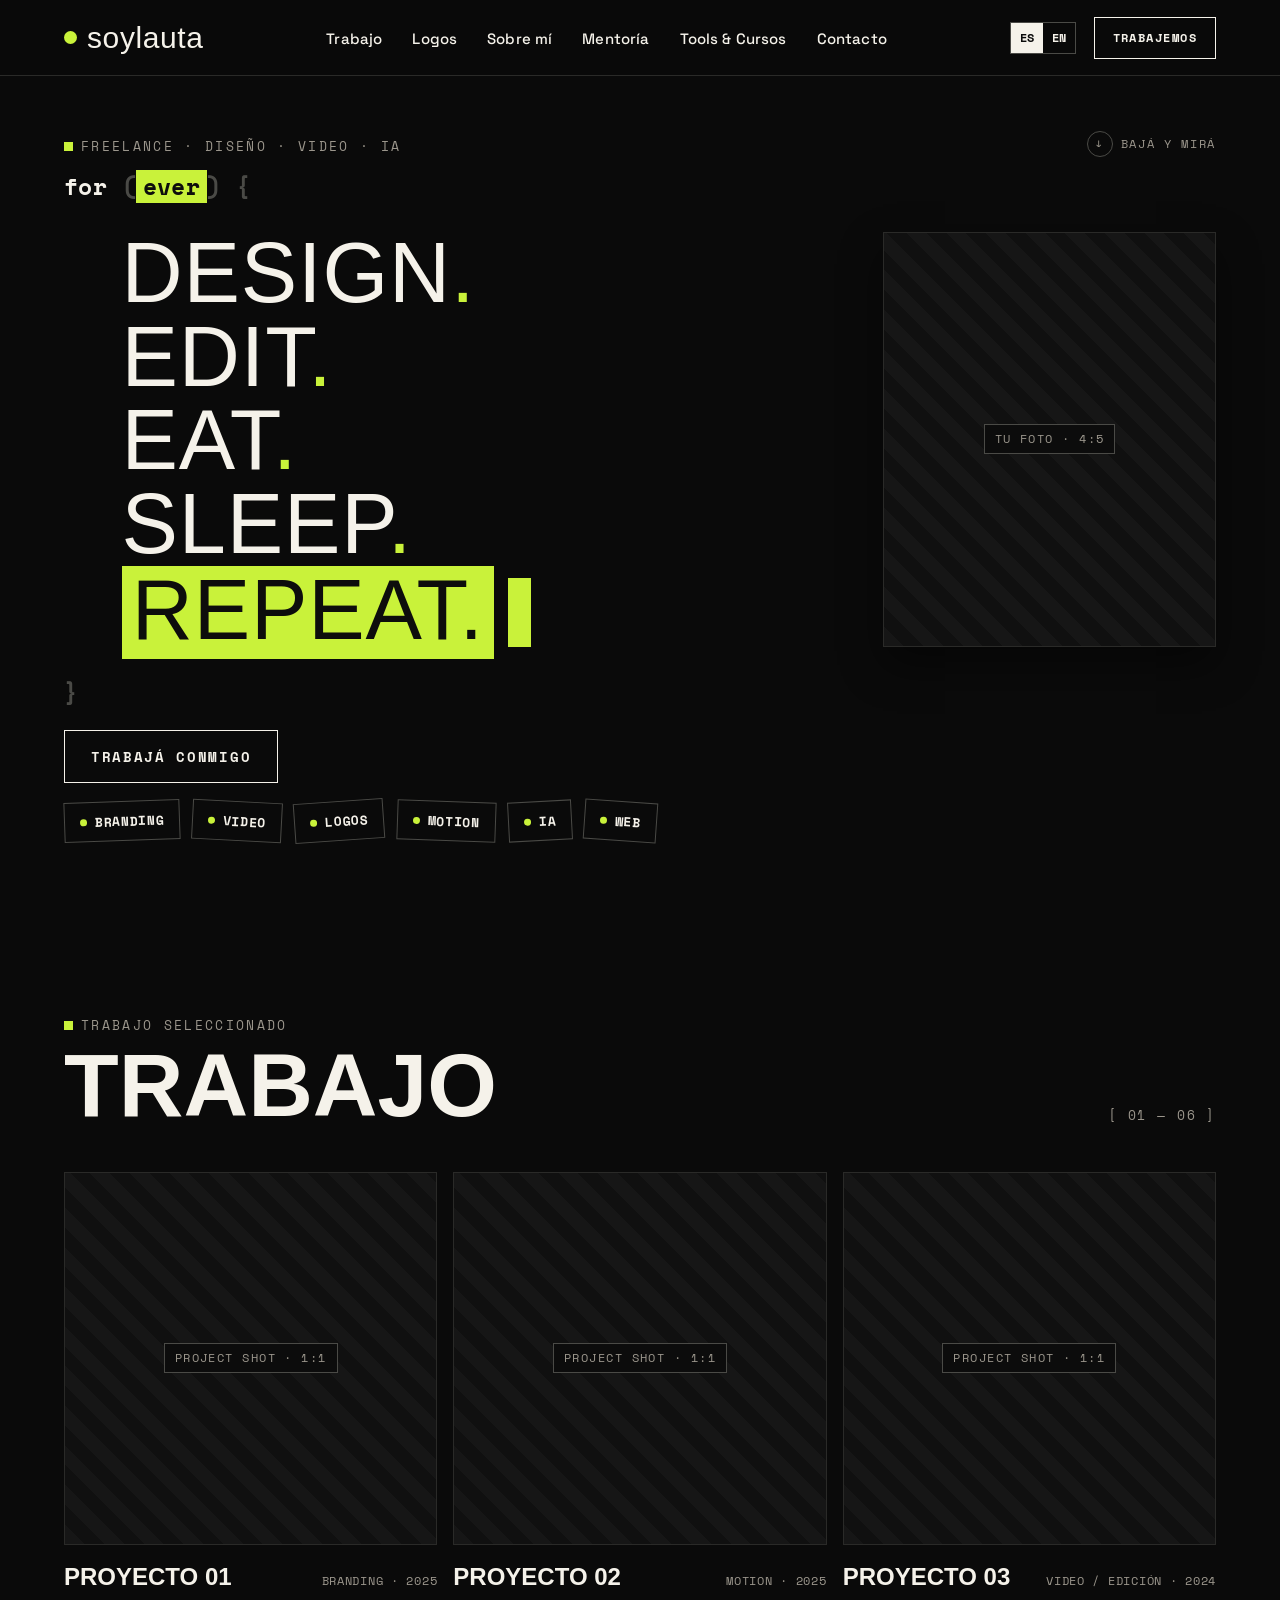
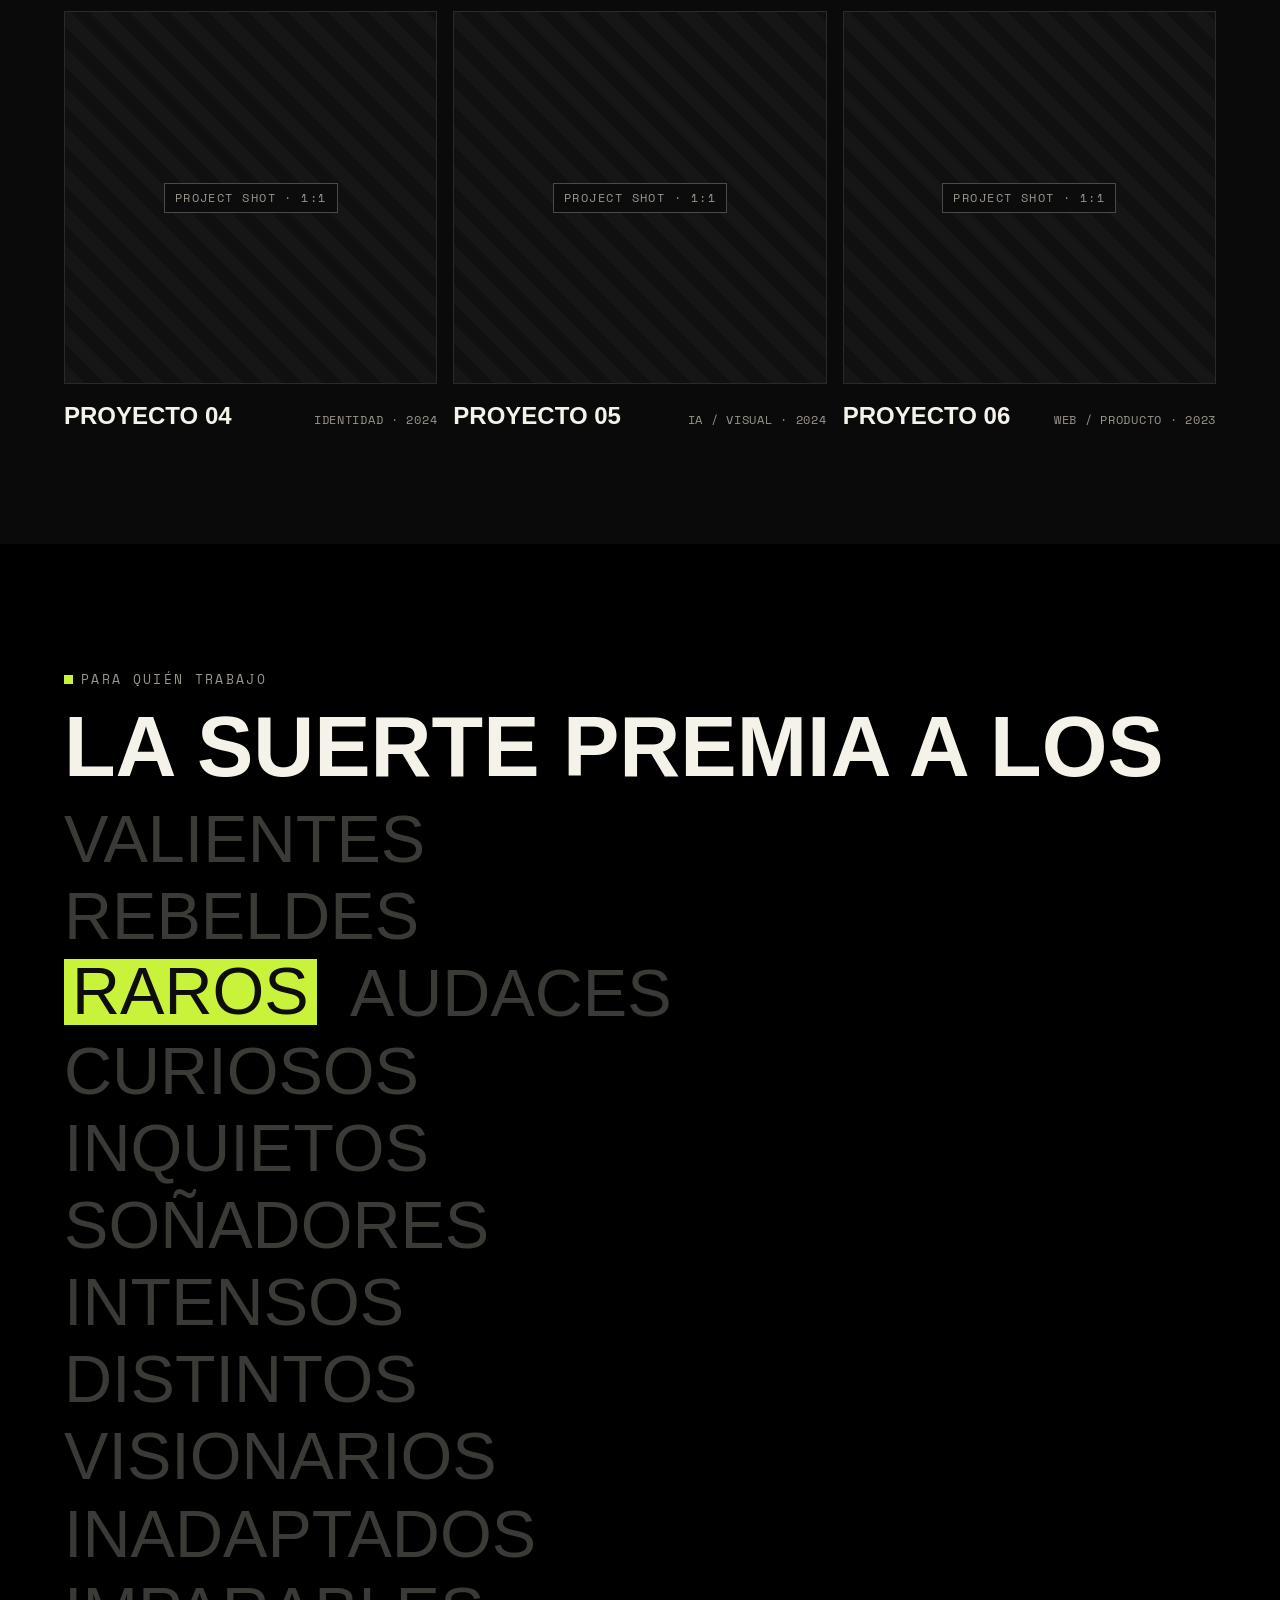
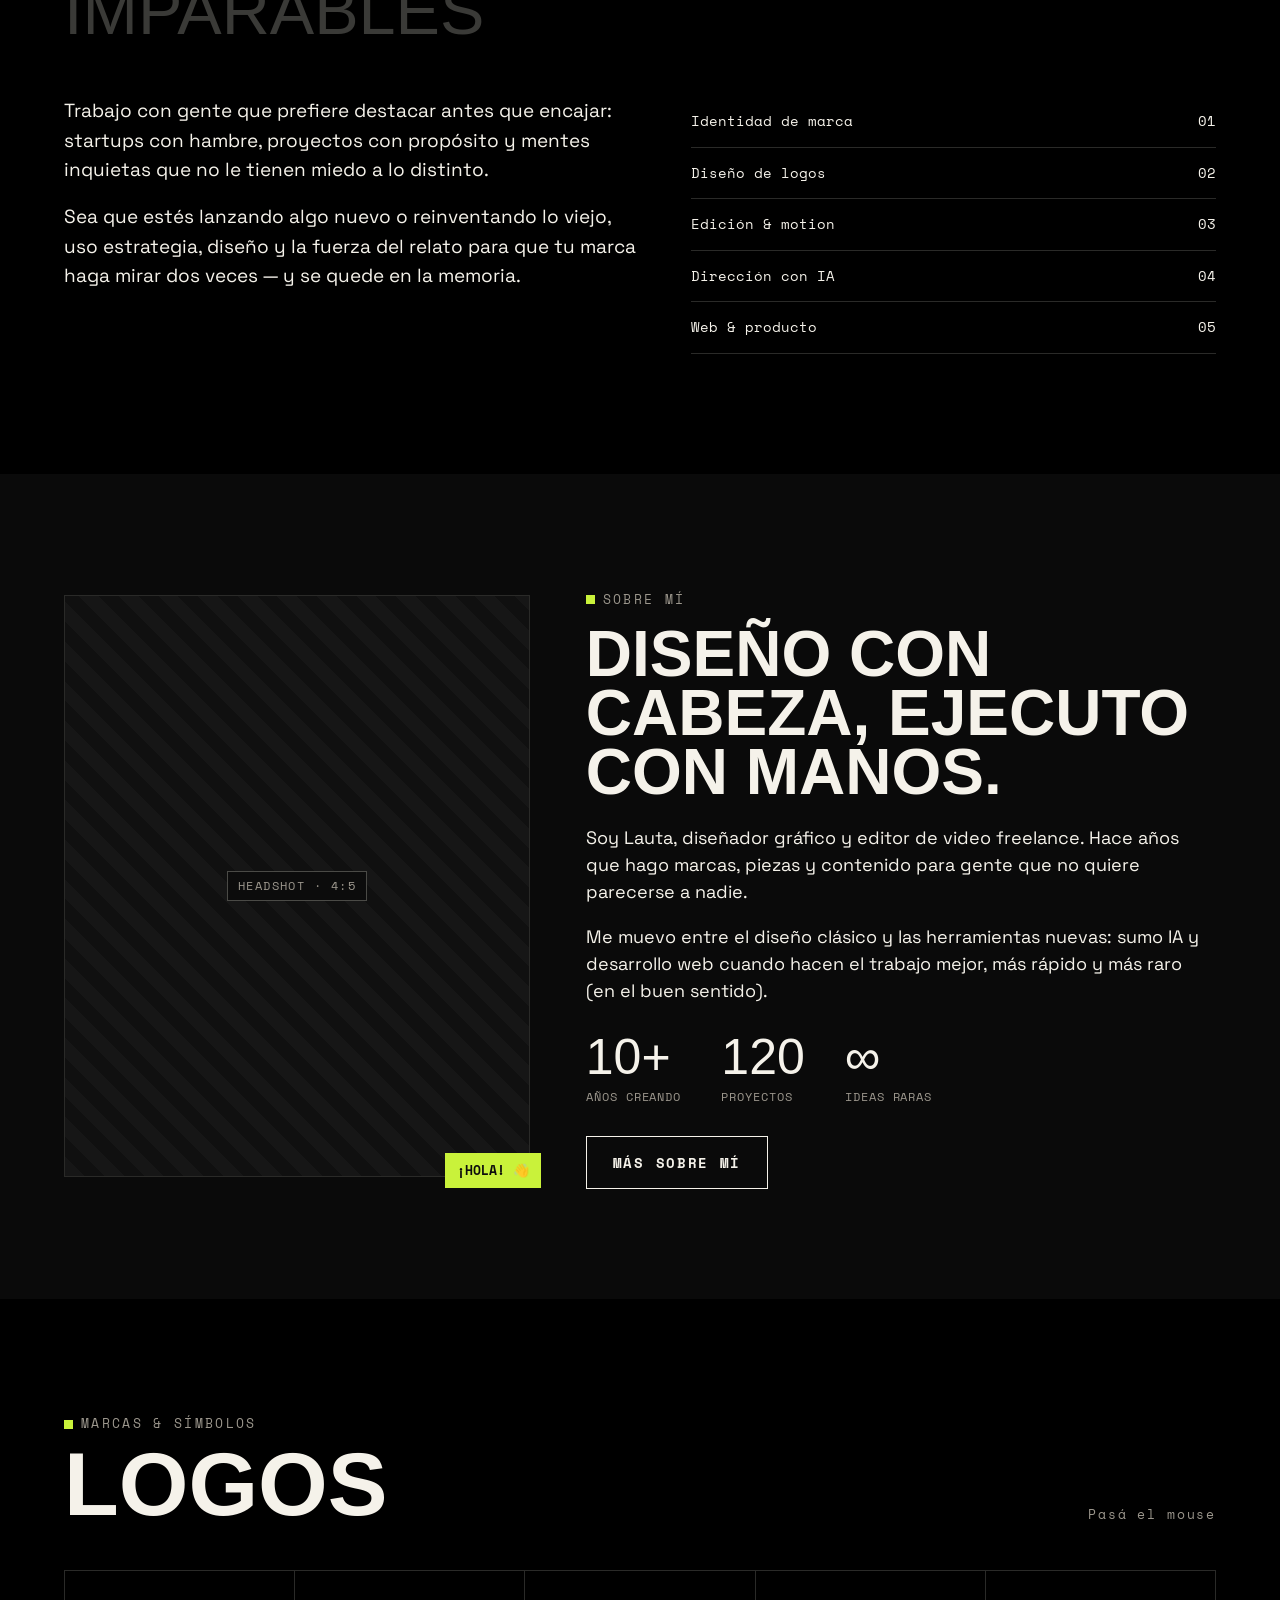
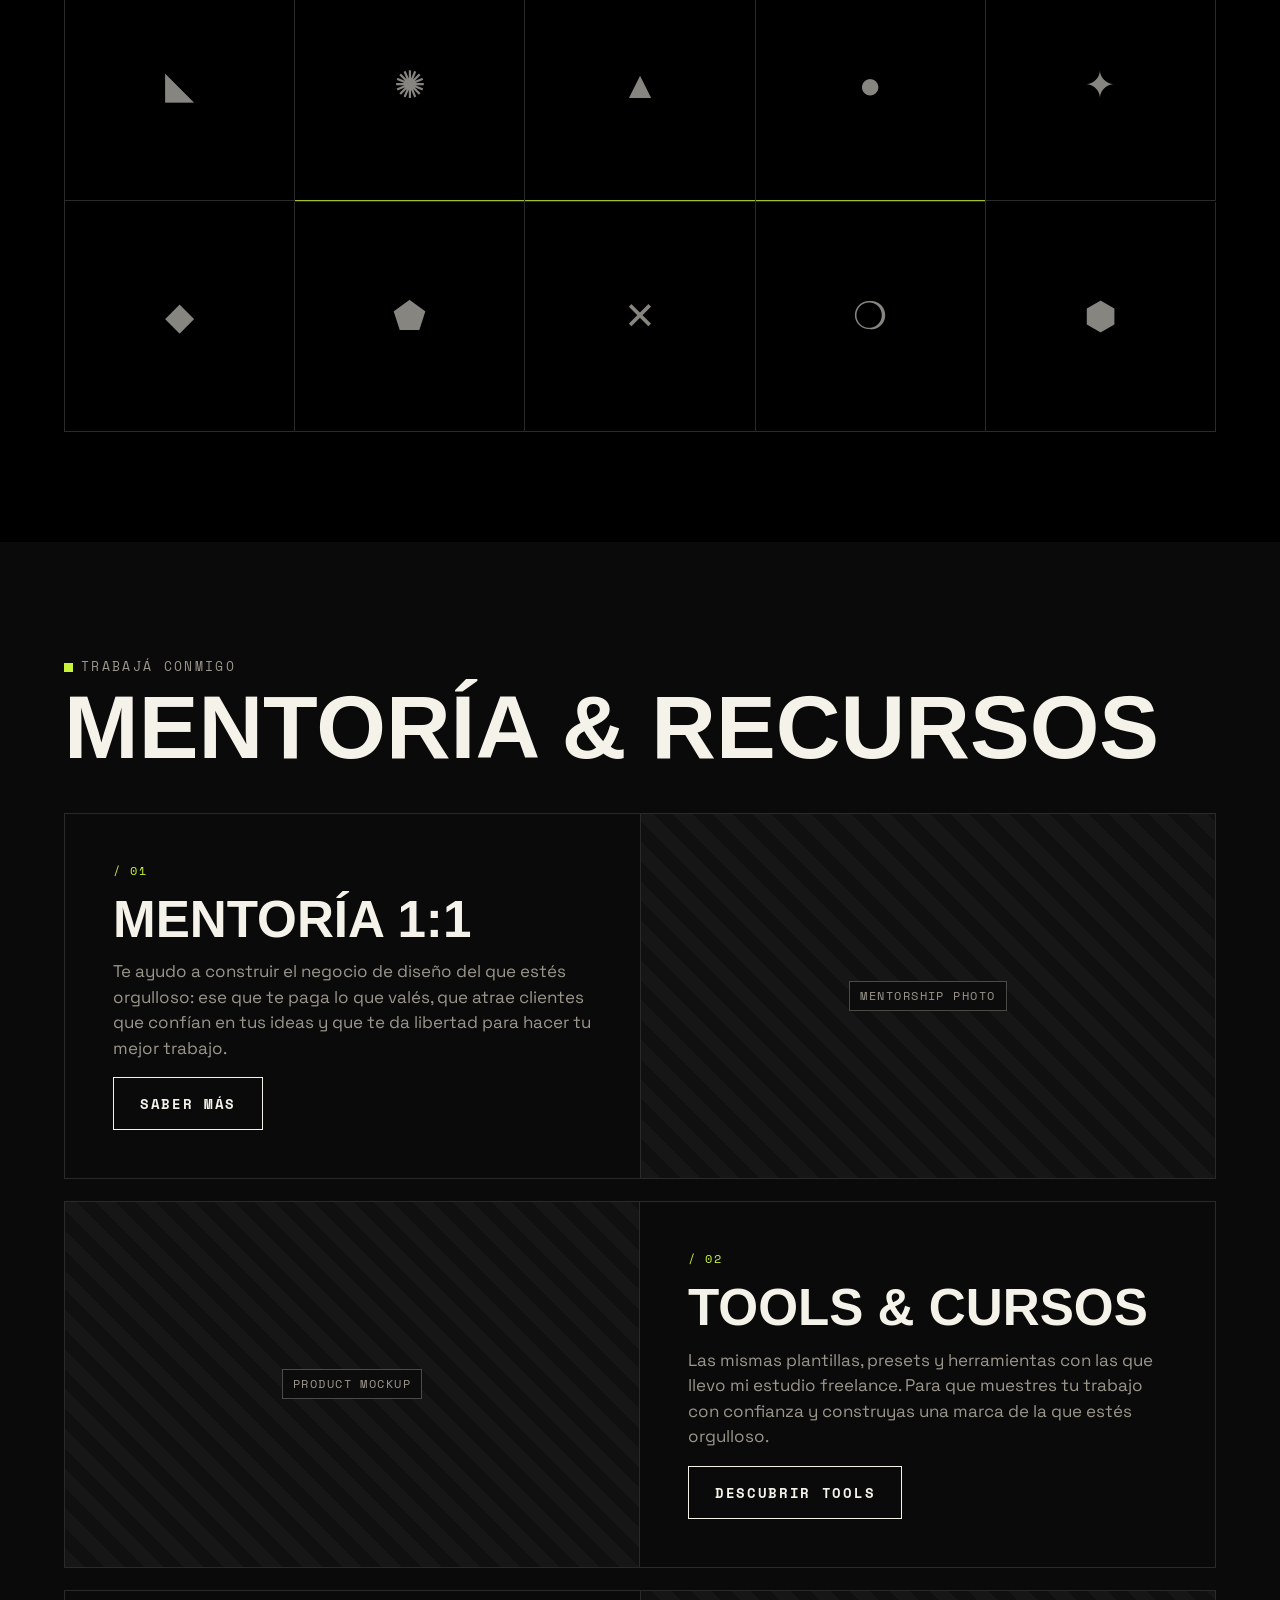
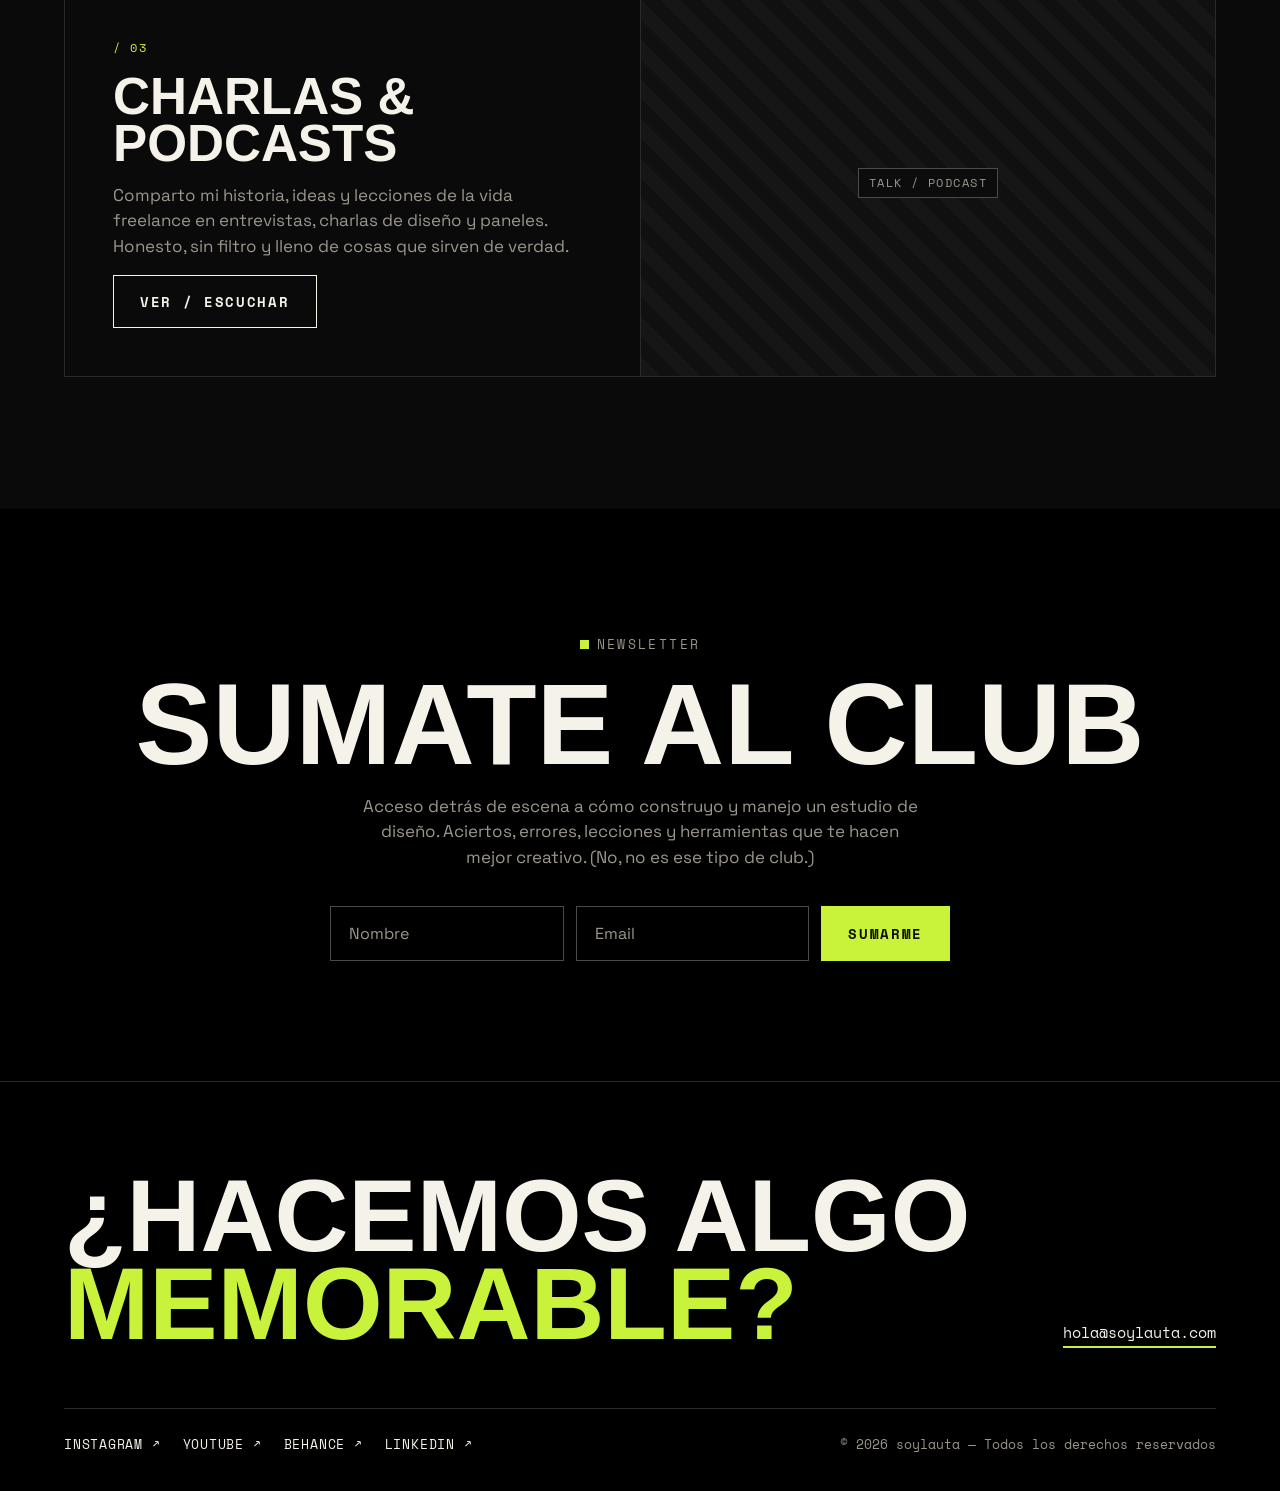
==== commit cb68949c: "Change display font from Anton to Interstate https://claude.ai/code/session_015ivMz9p3yZ9M41AujMwbRg" ====
--- a/soylauta.html
+++ b/soylauta.html
@@ -6,7 +6,7 @@
 <title>soylauta — diseño, video & marcas</title>
 <link rel="preconnect" href="https://fonts.googleapis.com">
 <link rel="preconnect" href="https://fonts.gstatic.com" crossorigin>
-<link href="https://fonts.googleapis.com/css2?family=Anton&family=Pirata+One&family=Space+Grotesk:wght@400;500;600;700&family=Space+Mono:wght@400;700&display=swap" rel="stylesheet">
+<link href="https://fonts.googleapis.com/css2?family=Pirata+One&family=Space+Grotesk:wght@400;500;600;700&family=Space+Mono:wght@400;700&display=swap" rel="stylesheet">
 <link rel="stylesheet" href="styles.css">
 </head>
 <body>
--- a/styles.css
+++ b/styles.css
@@ -1,6 +1,6 @@
 /* ============================================================
    soylauta — bold personal brand site (DARK / reference look)
-   Type: Anton (display) · Pirata One (blackletter accent)
+   Type: Interstate (display) · Pirata One (blackletter accent)
          Space Grotesk (text) · Space Mono (labels/buttons)
    Palette: black + warm white + one acid-lime accent
    ============================================================ */
@@ -17,8 +17,8 @@
   --line-strong: #4a4a46;
   --maxw: 1600px;
   --nav-h: 76px;
-  --font-display: 'Anton', 'Arial Narrow', sans-serif;
-  --font-black: 'Pirata One', 'Anton', serif;
+  --font-display: 'Interstate', 'Arial Narrow', 'Helvetica Neue', sans-serif;
+  --font-black: 'Pirata One', 'Interstate', serif;
   --font-text: 'Space Grotesk', system-ui, sans-serif;
   --font-mono: 'Space Mono', ui-monospace, monospace;
 }
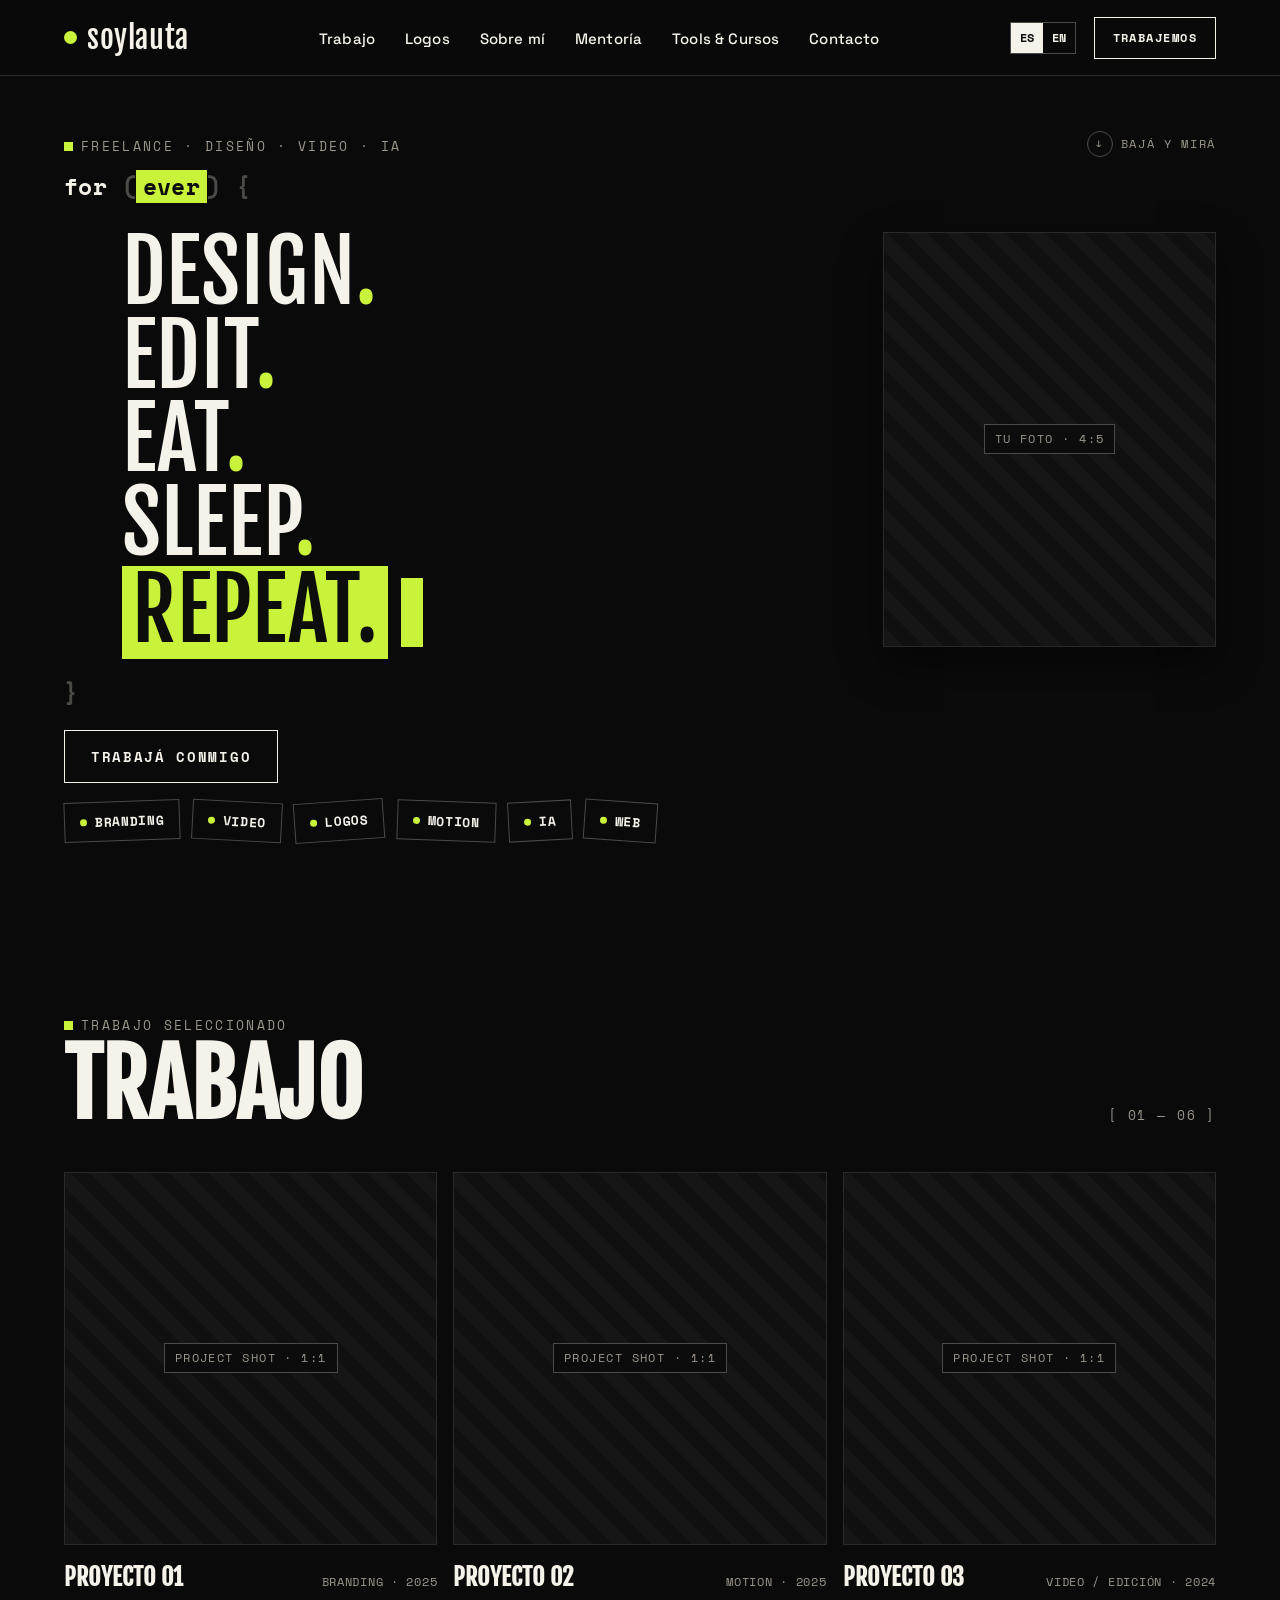
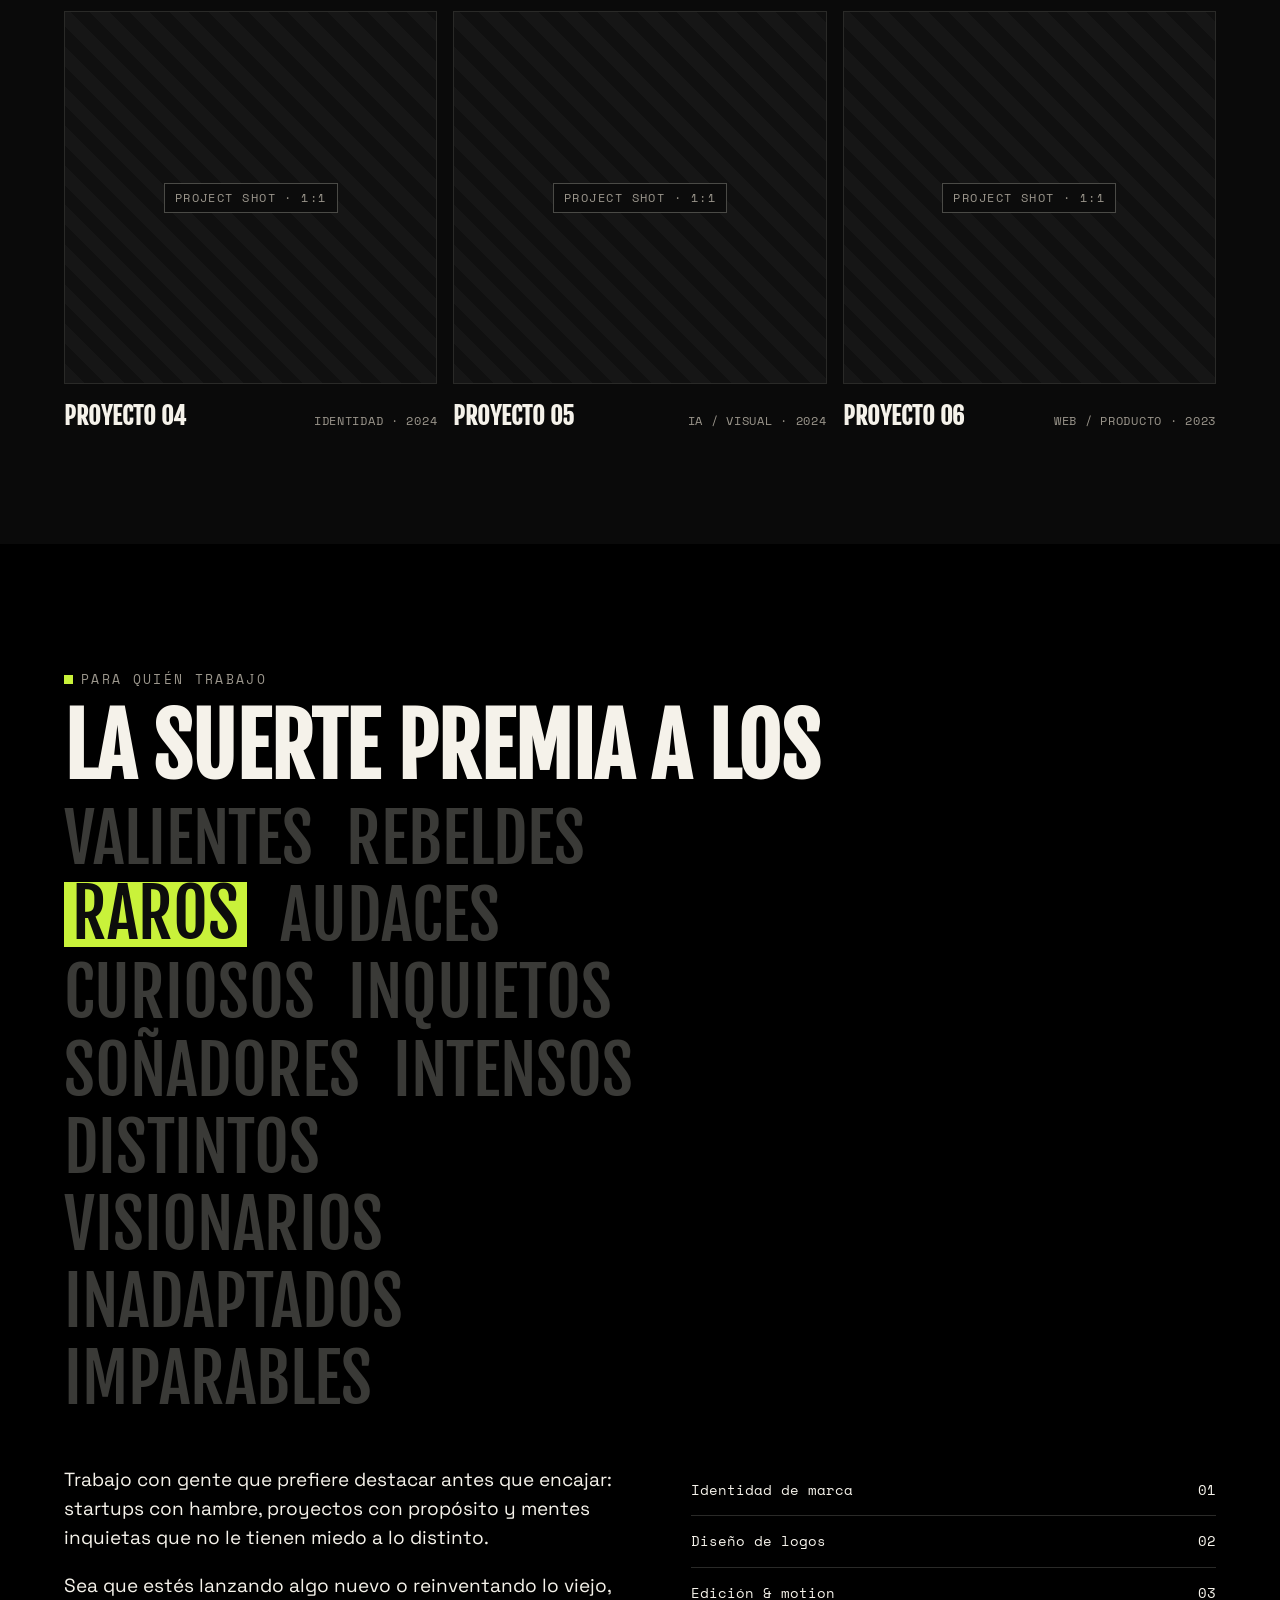
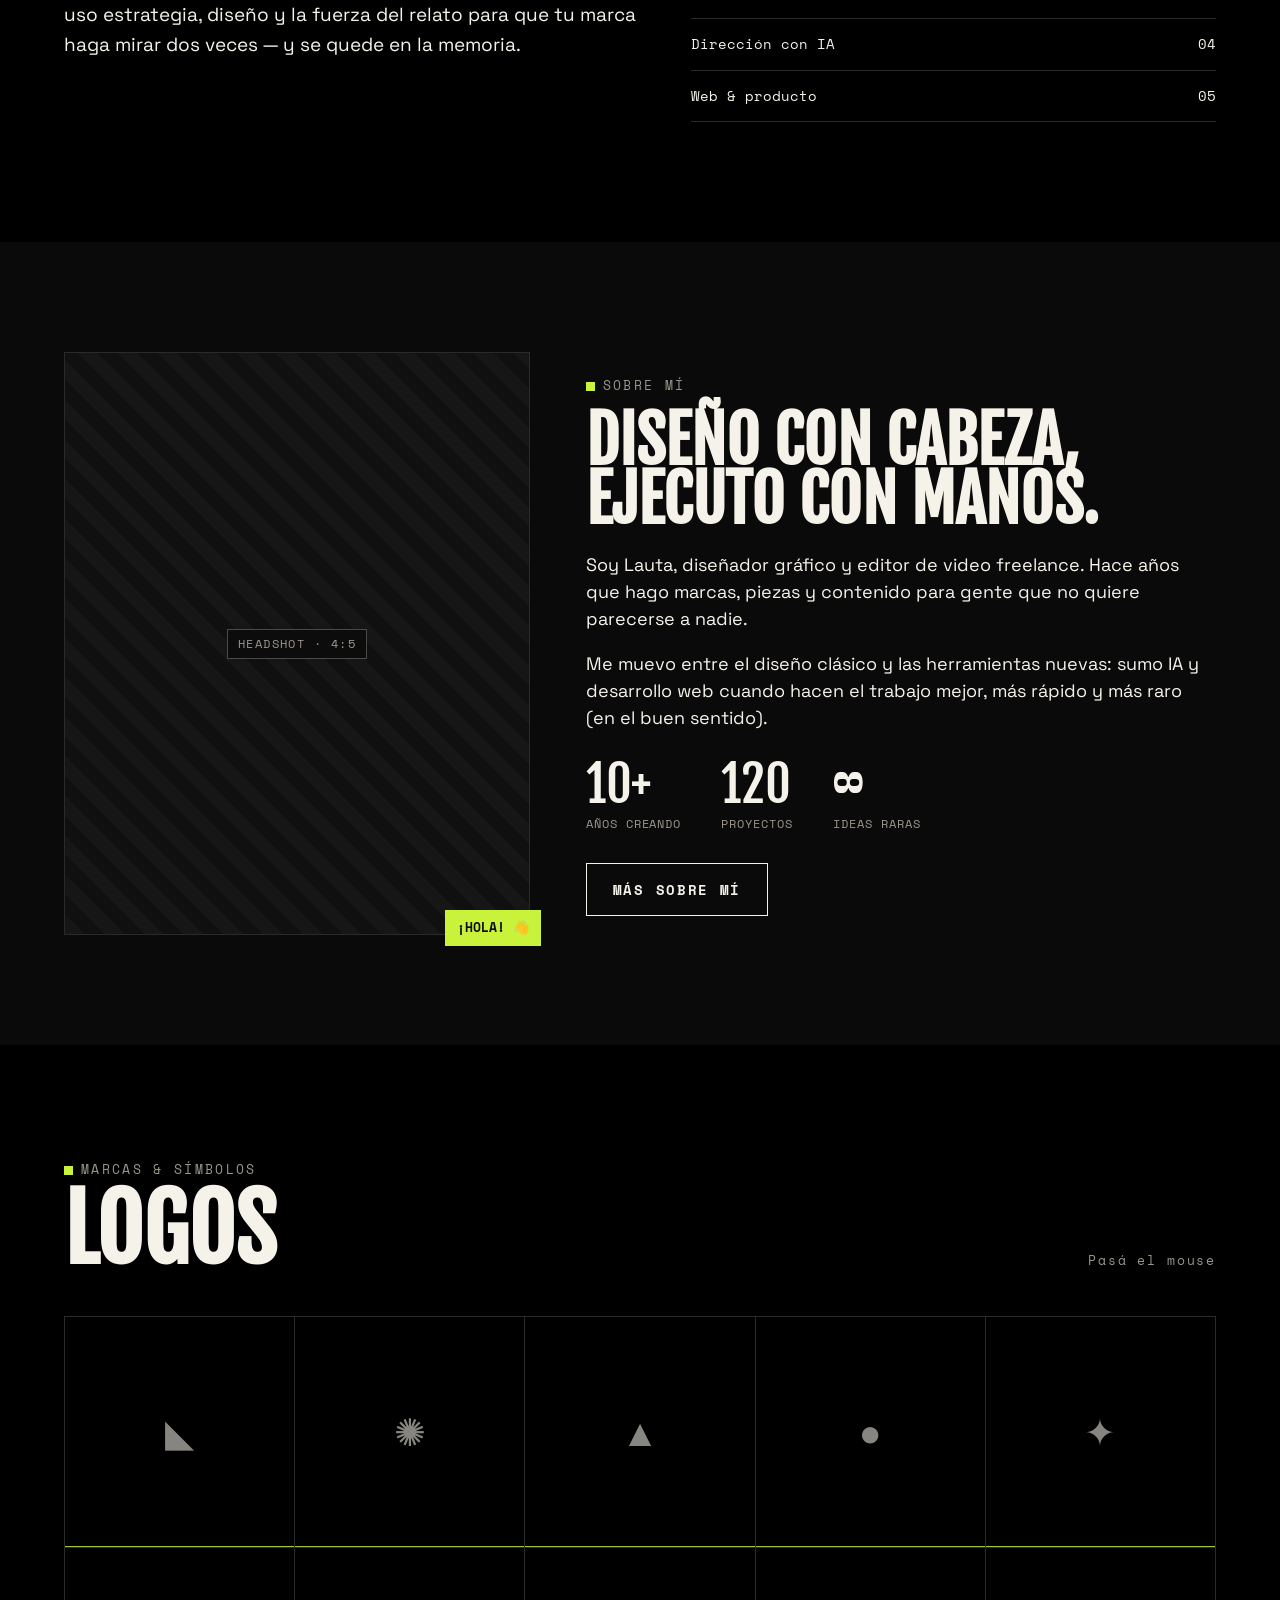
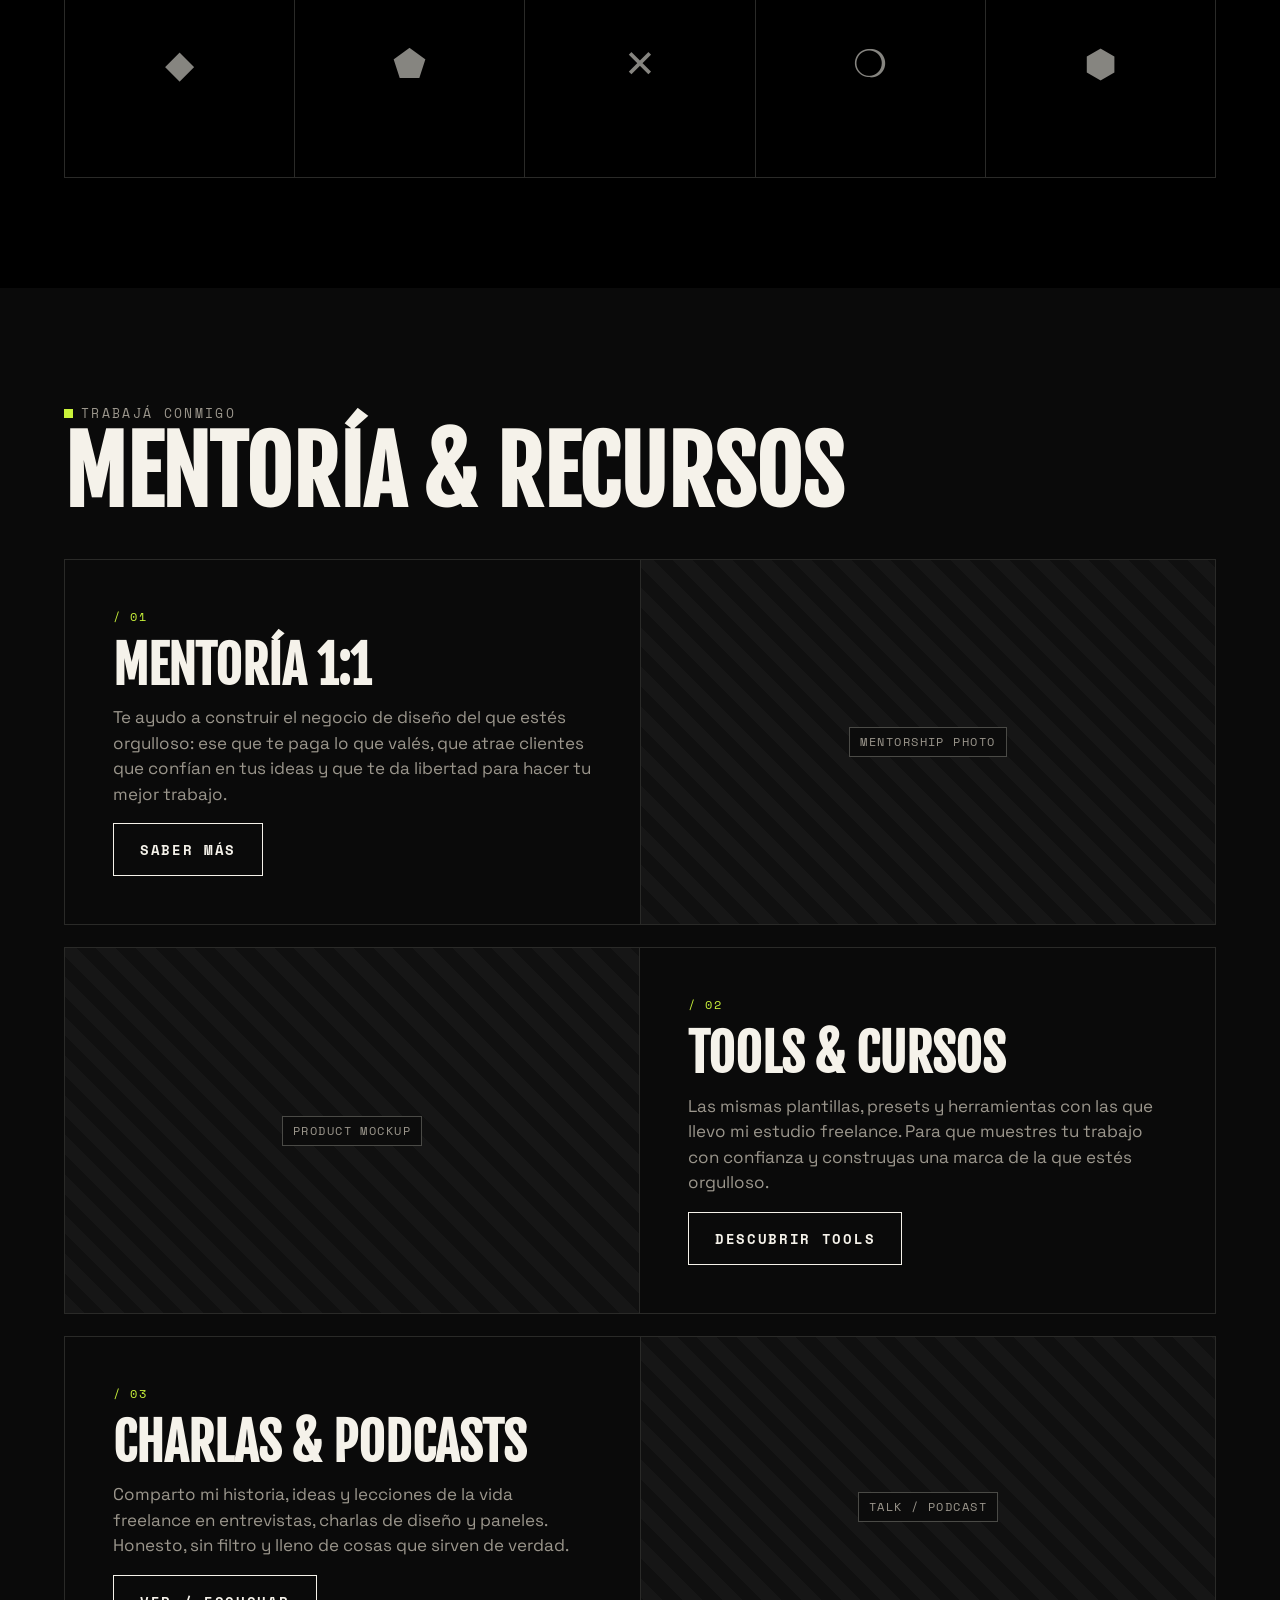
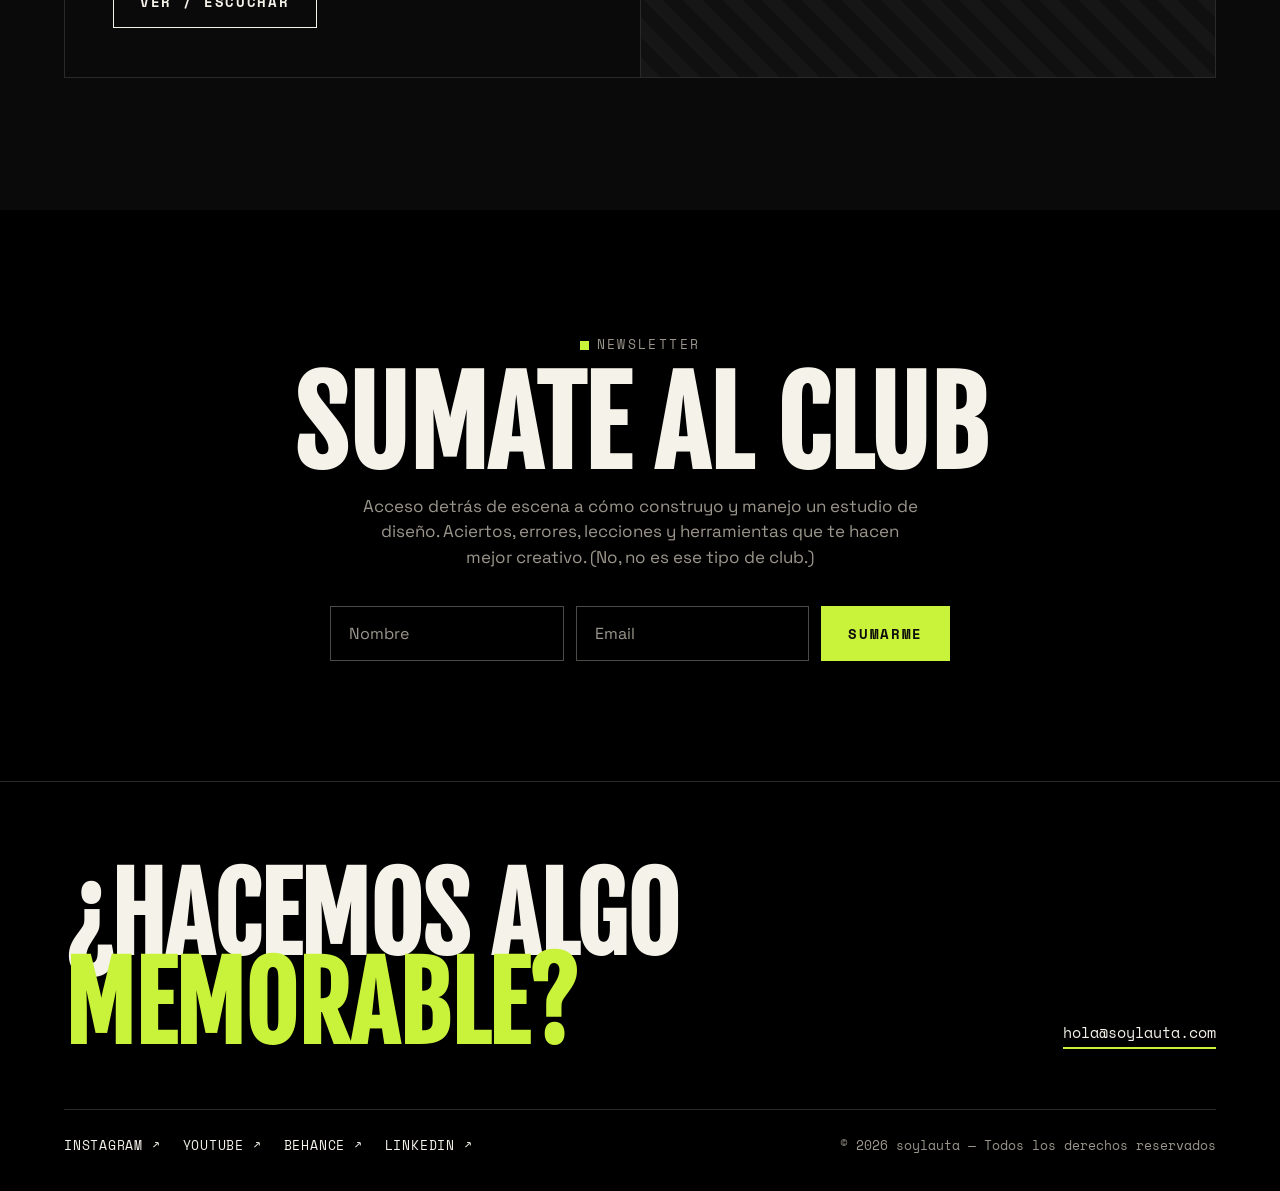
==== commit 085b015d: "Change display font to Fjalla One from Google Fonts https://claude.ai/code/session_015ivMz9p3yZ9M41A" ====
--- a/soylauta.html
+++ b/soylauta.html
@@ -6,7 +6,7 @@
 <title>soylauta — diseño, video & marcas</title>
 <link rel="preconnect" href="https://fonts.googleapis.com">
 <link rel="preconnect" href="https://fonts.gstatic.com" crossorigin>
-<link href="https://fonts.googleapis.com/css2?family=Pirata+One&family=Space+Grotesk:wght@400;500;600;700&family=Space+Mono:wght@400;700&display=swap" rel="stylesheet">
+<link href="https://fonts.googleapis.com/css2?family=Fjalla+One&family=Pirata+One&family=Space+Grotesk:wght@400;500;600;700&family=Space+Mono:wght@400;700&display=swap" rel="stylesheet">
 <link rel="stylesheet" href="styles.css">
 </head>
 <body>
--- a/styles.css
+++ b/styles.css
@@ -17,8 +17,8 @@
   --line-strong: #4a4a46;
   --maxw: 1600px;
   --nav-h: 76px;
-  --font-display: 'Interstate', 'Arial Narrow', 'Helvetica Neue', sans-serif;
-  --font-black: 'Pirata One', 'Interstate', serif;
+  --font-display: 'Fjalla One', 'Arial Narrow', sans-serif;
+  --font-black: 'Pirata One', 'Fjalla One', serif;
   --font-text: 'Space Grotesk', system-ui, sans-serif;
   --font-mono: 'Space Mono', ui-monospace, monospace;
 }
